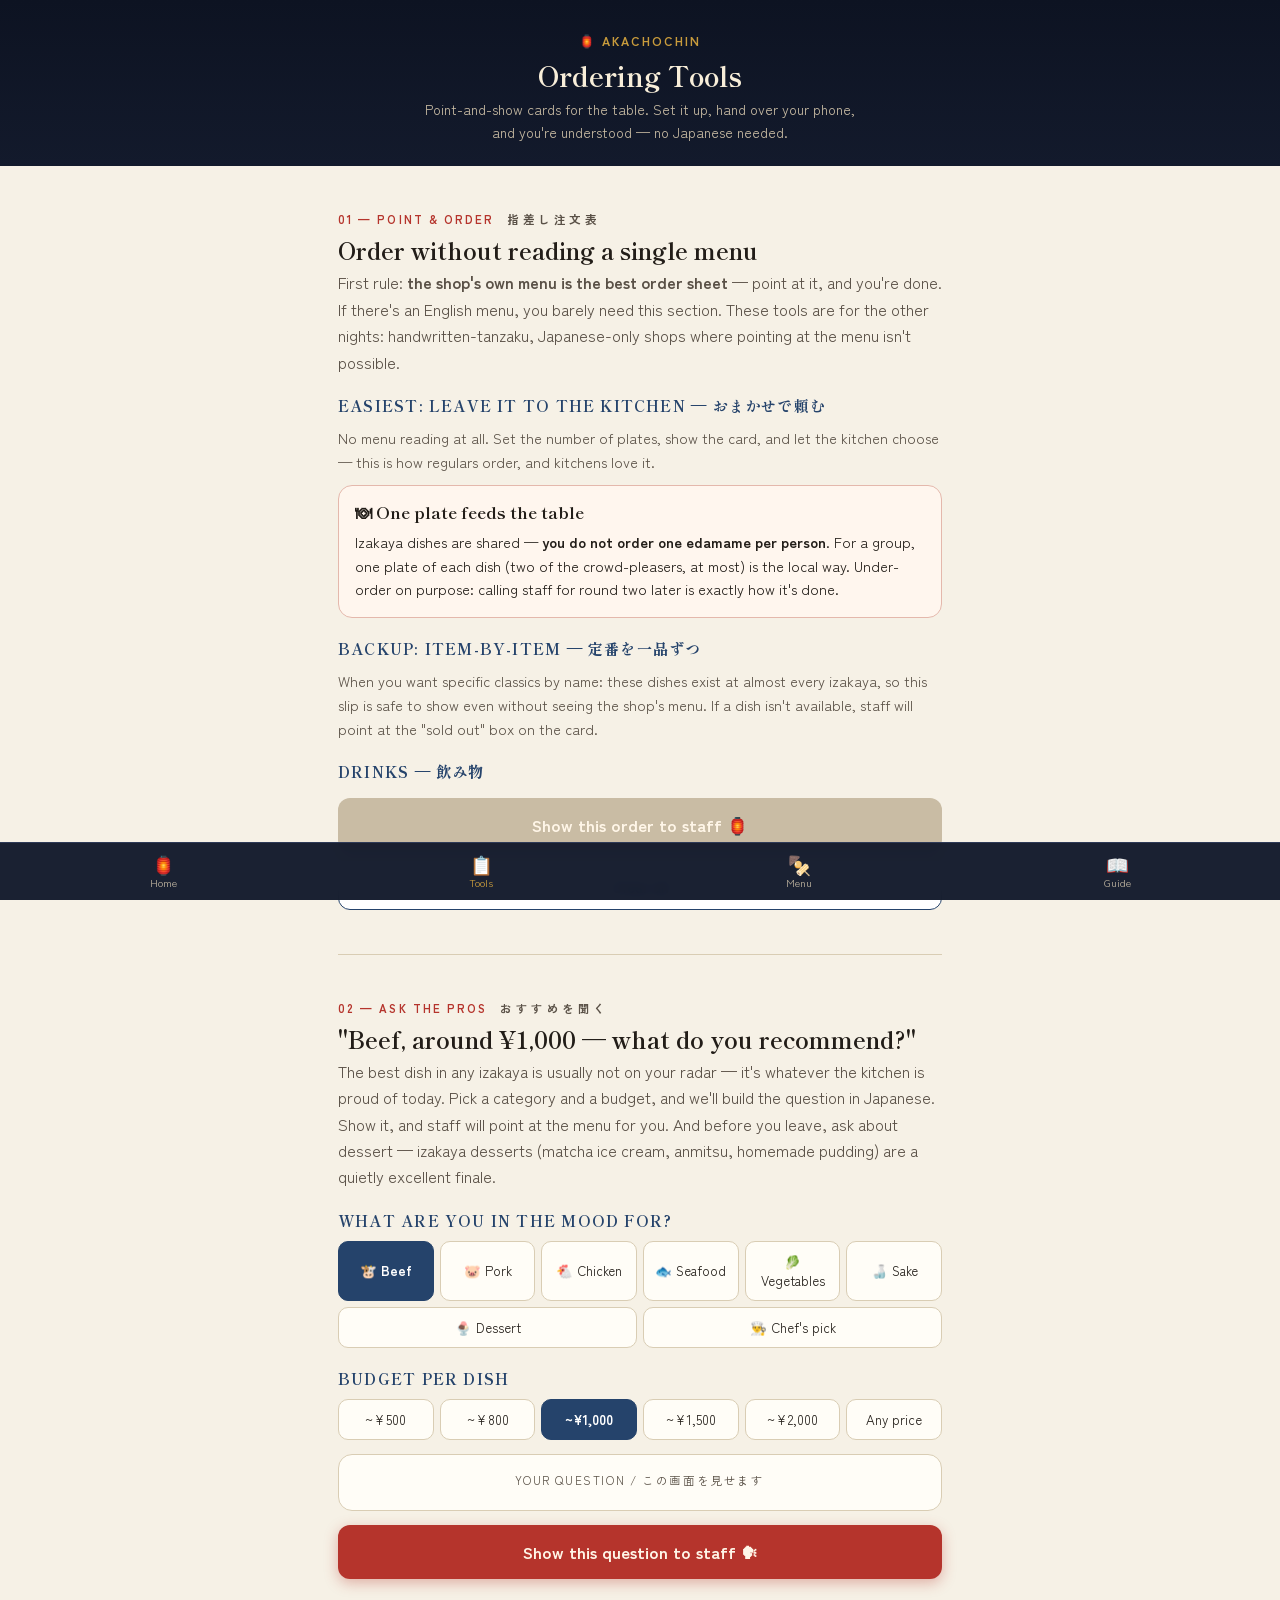
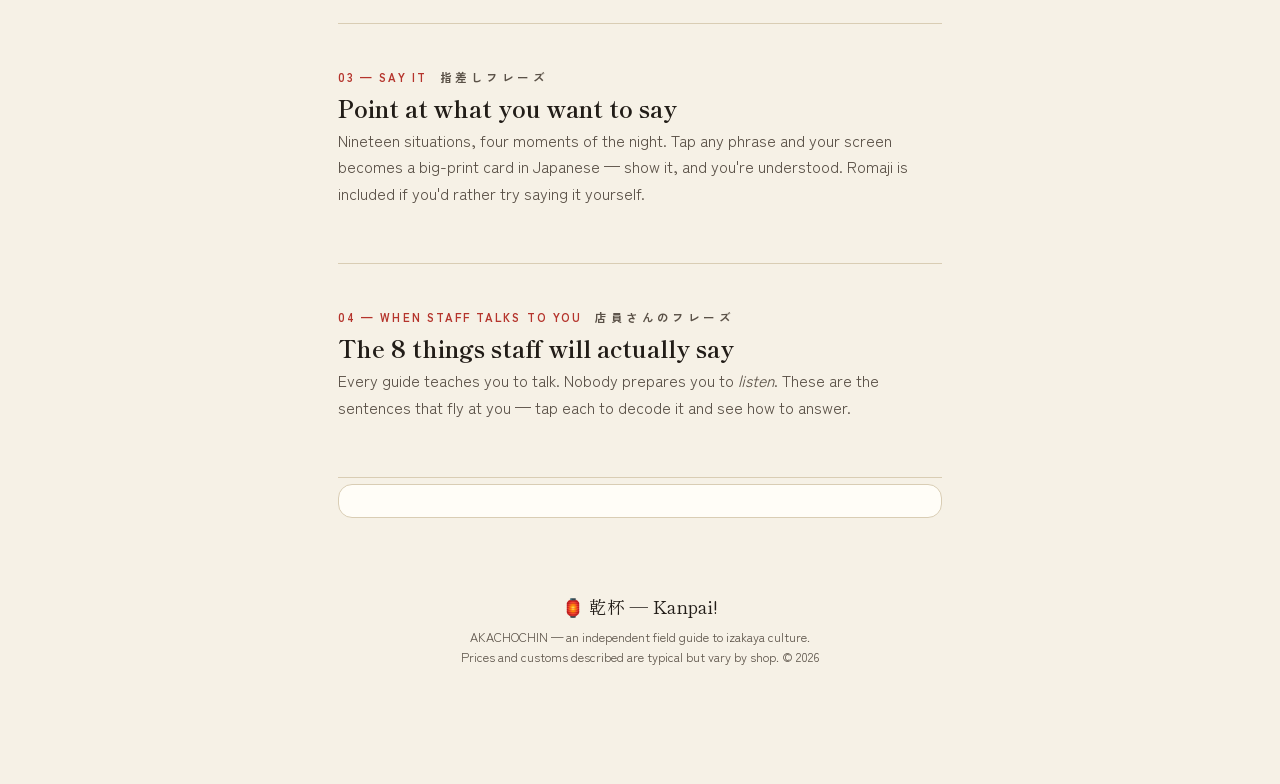
==== tools.html @ f4293808 "Add files via upload" ====
<!DOCTYPE html>
<html lang="en">
<head>
<meta charset="UTF-8">
<meta name="viewport" content="width=device-width, initial-scale=1.0">
<title>Izakaya Ordering Tools — point-and-show cards | AKACHOCHIN</title>
<meta name="description" content="Order at any izakaya without reading a menu: omakase cards, a point-and-order sheet, a recommendation asker, and 19 point-and-show phrases in Japanese.">
<meta property="og:site_name" content="AKACHOCHIN">
<meta property="og:type" content="website">
<meta property="og:title" content="Izakaya Ordering Tools — point-and-show cards | AKACHOCHIN">
<meta property="og:description" content="Order at any izakaya without reading a menu: omakase cards, a point-and-order sheet, a recommendation asker, and 19 point-and-show phrases in Japanese.">
<meta name="twitter:card" content="summary">
<link rel="preconnect" href="https://fonts.googleapis.com">
<link rel="preconnect" href="https://fonts.gstatic.com" crossorigin>
<link href="https://fonts.googleapis.com/css2?family=Shippori+Mincho:wght@500;600;800&family=Zen+Kaku+Gothic+New:wght@400;500;700&display=swap" rel="stylesheet">
<link rel="stylesheet" href="style.css">
</head>
<body>
<header class="page-head">
  <a class="home" href="index.html">🏮 AKACHOCHIN</a>
  <h1>Ordering Tools</h1>
  <p class="sub">Point-and-show cards for the table. Set it up, hand over your phone, and you're understood — no Japanese needed.</p>
</header>
<main class="wrap">

<section id="order">
  <p class="eyebrow">01 — Point & order <span class="jp">指差し注文表</span></p>
  <h2>Order without reading a single menu</h2>
  <p class="lead">First rule: <b>the shop's own menu is the best order sheet</b> — point at it, and you're done. If there's an English menu, you barely need this section. These tools are for the other nights: handwritten-tanzaku, Japanese-only shops where pointing at the menu isn't possible.</p>

  <div class="subhead">EASIEST: LEAVE IT TO THE KITCHEN — おまかせで頼む</div>
  <p style="font-size:.9rem;color:var(--sumi-soft)">No menu reading at all. Set the number of plates, show the card, and let the kitchen choose — this is how regulars order, and kitchens love it.</p>
  <div id="omkList"></div>

  <div class="card" style="background:#FFF6EE;border-color:#E4B8AC">
    <h3>🍽 One plate feeds the table</h3>
    <p style="margin:6px 0 0;font-size:.9rem">Izakaya dishes are shared — <b>you do not order one edamame per person</b>. For a group, one plate of each dish (two of the crowd-pleasers, at most) is the local way. Under-order on purpose: calling staff for round two later is exactly how it's done.</p>
  </div>

  <div class="subhead">BACKUP: ITEM-BY-ITEM — 定番を一品ずつ</div>
  <p style="font-size:.9rem;color:var(--sumi-soft)">When you want specific classics by name: these dishes exist at almost every izakaya, so this slip is safe to show even without seeing the shop's menu. If a dish isn't available, staff will point at the "sold out" box on the card.</p>
  <div id="orderFood"></div>
  <div class="subhead">DRINKS — 飲み物</div>
  <div id="orderDrinks"></div>
  <button class="btn-main" id="showOrderBtn" disabled>Show this order to staff 🏮</button>
  <button class="btn-sub" id="clearOrderBtn">Clear all</button>
</section>

<section id="ask">
  <p class="eyebrow">02 — Ask the pros <span class="jp">おすすめを聞く</span></p>
  <h2>"Beef, around ¥1,000 — what do you recommend?"</h2>
  <p class="lead">The best dish in any izakaya is usually not on your radar — it's whatever the kitchen is proud of today. Pick a category and a budget, and we'll build the question in Japanese. Show it, and staff will point at the menu for you. And before you leave, ask about dessert — izakaya desserts (matcha ice cream, anmitsu, homemade pudding) are a quietly excellent finale.</p>
  <div class="subhead">WHAT ARE YOU IN THE MOOD FOR?</div>
  <div class="seg" id="askCatSeg">
    <button data-cat="beef" class="on">🐮 Beef</button>
    <button data-cat="pork">🐷 Pork</button>
    <button data-cat="chicken">🐔 Chicken</button>
    <button data-cat="seafood">🐟 Seafood</button>
    <button data-cat="veg">🥬 Vegetables</button>
    <button data-cat="sake">🍶 Sake</button>
    <button data-cat="dessert">🍨 Dessert</button>
    <button data-cat="omakase">👨‍🍳 Chef's pick</button>
  </div>
  <div class="subhead">BUDGET PER DISH</div>
  <div class="seg" id="askBudgetSeg">
    <button data-b="500">~¥500</button>
    <button data-b="800">~¥800</button>
    <button data-b="1000" class="on">~¥1,000</button>
    <button data-b="1500">~¥1,500</button>
    <button data-b="2000">~¥2,000</button>
    <button data-b="0">Any price</button>
  </div>
  <div class="card" style="text-align:center">
    <div style="font-size:.72rem;letter-spacing:.14em;color:var(--sumi-soft);margin-bottom:4px">YOUR QUESTION / この画面を見せます</div>
    <div id="askPreviewJp" style="font-family:var(--font-display);font-weight:800;font-size:1.15rem;line-height:1.6"></div>
    <div id="askPreviewRo" style="font-size:.78rem;color:var(--sumi-soft);margin-top:4px"></div>
  </div>
  <button class="btn-main" id="showAskBtn">Show this question to staff 🗣</button>
</section>

<section id="say">
  <p class="eyebrow">03 — Say it <span class="jp">指差しフレーズ</span></p>
  <h2>Point at what you want to say</h2>
  <p class="lead">Nineteen situations, four moments of the night. Tap any phrase and your screen becomes a big-print card in Japanese — show it, and you're understood. Romaji is included if you'd rather try saying it yourself.</p>
  <div id="sayList"></div>
</section>

<section id="phrases">
  <p class="eyebrow">04 — When staff talks to you <span class="jp">店員さんのフレーズ</span></p>
  <h2>The 8 things staff will actually say</h2>
  <p class="lead">Every guide teaches you to talk. Nobody prepares you to <em>listen</em>. These are the sentences that fly at you — tap each to decode it and see how to answer.</p>
  <div id="phraseList"></div>
</section>
<div class="share-wrap"><div class="card" id="shareBox" data-text="Order at any Japanese izakaya without reading a menu — point-and-show cards 🏮 AKACHOCHIN"></div></div></main>

<footer>
  <div class="kanpai">🏮 乾杯 — Kanpai!</div>
  <p>AKACHOCHIN — an independent field guide to izakaya culture.<br>
  Prices and customs described are typical but vary by shop. © 2026</p>
</footer>

<nav class="bottom" aria-label="Site navigation"><a href="index.html"><span class="i">🏮</span>Home</a><a href="tools.html" class="hot"><span class="i">📋</span>Tools</a><a href="menu.html"><span class="i">🍢</span>Menu</a><a href="guide.html"><span class="i">📖</span>Guide</a></nav>

<div class="showcard" id="orderCard" role="dialog" aria-modal="true" aria-label="Order card in Japanese">
  <div class="frame">
    <p class="note-jp">指差し注文表です。ご対応ありがとうございます。<br><span style="font-size:.78rem">(This is a point-and-order slip. Thank you!)</span></p>
    <div class="big-list" id="orderLines"></div>
    <div class="staff-strip">
      <b>店員さんへ:</b>品切れ・提供不可の品がありましたら、こちらを指差しでお知らせください。
      <div>
        <span class="staff-opt">品切れです<br><small style="font-family:var(--font-body);font-weight:400;font-size:.68rem">Sold out</small></span>
        <span class="staff-opt">本日はありません<br><small style="font-family:var(--font-body);font-weight:400;font-size:.68rem">Not available today</small></span>
      </div>
      <div style="font-size:.72rem;color:var(--sumi-soft);margin-top:6px">If staff points at one of these, that dish is unavailable — go back and pick another.</div>
    </div>
    <div class="please">お願いします 🙏</div>
    <div class="hanko">注文</div>
  </div>
  <button class="close" data-close>← Back / 戻る</button>
</div>

<div class="showcard" id="sayCard" role="dialog" aria-modal="true" aria-label="Phrase card in Japanese">
  <div class="frame">
    <p class="note-jp">この画面をお見せしています。<span style="font-size:.78rem">(I'm showing you this screen — thank you!)</span></p>
    <div class="bigcard-text" id="sayLines"></div>
    <div class="please" style="font-size:1.6rem">お願いします 🙏</div>
    <div class="hanko">伝言</div>
  </div>
  <button class="close" data-close>← Back / 戻る</button>
</div>

<div class="showcard" id="askCard" role="dialog" aria-modal="true" aria-label="Recommendation question in Japanese">
  <div class="frame">
    <p class="note-jp">おすすめを教えてください。メニューを指差しで教えていただけると助かります。<br><span style="font-size:.78rem">(Please point at the menu to show me — thank you!)</span></p>
    <div class="bigcard-text" id="askLines"></div>
    <div class="please" style="font-size:1.6rem">お願いします 🙏</div>
    <div class="hanko">質問</div>
  </div>
  <button class="close" data-close>← Back / 戻る</button>
</div>

<script>
/* ============ DATA ============ */
const MENU = [
 {jp:"枝豆", ro:"edamame", en:"Boiled salted soybeans. The universal opener — arrives fast, disappears faster.", price:"¥400–600", tags:["soy"], drink:false},
 {jp:"唐揚げ", ro:"karaage", en:"Japanese fried chicken: juicy, garlicky, soy-marinated. The single most-ordered izakaya dish.", price:"¥600–900", tags:["wheat","soy","sometimes egg"], drink:false},
 {jp:"刺身盛り合わせ", ro:"sashimi moriawase", en:"Assorted sashimi platter — the chef's daily selection of raw fish. Say the size: for 2 people, for 3 people.", price:"¥1,200–2,500", tags:["raw fish","soy (sauce)"], drink:false},
 {jp:"焼き鳥", ro:"yakitori", en:"Grilled chicken skewers. 'Tare' = sweet soy glaze, 'shio' = salt. Order 2–3 kinds per person.", price:"¥200–350 /skewer", tags:["soy & wheat (tare)"], drink:false},
 {jp:"だし巻き卵", ro:"dashimaki tamago", en:"Rolled omelet soaked in dashi stock. Soft, warm, quietly perfect.", price:"¥550–800", tags:["egg","fish dashi"], drink:false},
 {jp:"ポテトサラダ", ro:"poteto sarada", en:"Japanese potato salad — creamy, often with cucumber and ham. Every shop has its own version and regulars judge shops by it.", price:"¥450–650", tags:["egg (mayo)","often pork (ham)"], drink:false},
 {jp:"揚げ出し豆腐", ro:"agedashi tōfu", en:"Fried tofu in hot dashi broth. Crisp outside, custard inside.", price:"¥500–700", tags:["soy","wheat","fish dashi"], drink:false},
 {jp:"冷奴", ro:"hiyayakko", en:"Chilled tofu with ginger and bonito flakes. Clean and refreshing between rich plates.", price:"¥400–550", tags:["soy","fish flakes on top"], drink:false},
 {jp:"ほっけ", ro:"hokke", en:"Grilled atka mackerel — a huge, buttery butterflied fish for the table. Looks intimidating, tastes incredible.", price:"¥900–1,600", tags:["fish"], drink:false},
 {jp:"もつ煮込み", ro:"motsu nikomi", en:"Simmered offal stew in miso. Deep, warming, and beloved by locals — the adventurous pick.", price:"¥550–800", tags:["pork or beef offal","miso (soy)"], drink:false},
 {jp:"焼きおにぎり", ro:"yaki onigiri", en:"Grilled rice ball brushed with soy sauce. Order it at the end — the 'shime' is the ritual closing carb of an izakaya night.", price:"¥350–550", tags:["soy","wheat"], drink:false, shime:true},
 {jp:"お茶漬け", ro:"ochazuke", en:"Rice in hot tea/dashi broth with toppings. The gentlest possible 'shime' — the dish that officially ends the night.", price:"¥500–750", tags:["fish dashi"], drink:false, shime:true},
 {jp:"生ビール", ro:"nama bīru", en:"Draft beer — Asahi, Kirin, Sapporo, or Yebisu, depending on the shop's contract (see 'the big four' below).", price:"¥550–800", tags:[], drink:true},
 {jp:"ハイボール", ro:"haibōru", en:"Whisky highball — the way Japan drinks whisky. Light, fizzy, made for fried food.", price:"¥500–700", tags:[], drink:true},
 {jp:"レモンサワー", ro:"remon sawā", en:"Lemon sour: shochu + soda + lemon. The people's drink.", price:"¥500–700", tags:[], drink:true},
 {jp:"梅酒", ro:"umeshu", en:"Plum liqueur — sweet, mellow, hugely popular. Order 'rokku' (on the rocks) or 'soda-wari' (with soda).", price:"¥500–700", tags:[], drink:true},
 {jp:"ゆず酒", ro:"yuzu-shu", en:"Yuzu citrus liqueur — fragrant and refreshing. The favorite of people who claim they don't like alcohol.", price:"¥500–750", tags:[], drink:true},
 {jp:"日本酒", ro:"nihonshu", en:"Sake. Ask for the staff pick: 'osusume'.", price:"¥600–1,200", tags:[], drink:true},
 {jp:"ウーロン茶", ro:"ūron-cha", en:"Oolong tea — the standard non-alcohol choice, nobody blinks.", price:"¥300–450", tags:[], drink:true},
];

const PHRASES = [
 {jp:"何名様ですか?", ro:"Nan-mei sama desu ka?", mean:"“How many people?”", reply:"Show fingers, or say: <b>「2人です」 Futari desu</b> (two people). 1 = hitori, 3 = san-nin, 4 = yo-nin."},
 {jp:"おタバコは吸われますか?", ro:"O-tabako wa suwaremasu ka?", mean:"“Do you smoke?” — deciding your seat.", reply:"No: <b>「吸いません」 Suimasen.</b> Yes: <b>「吸います」 Suimasu.</b>"},
 {jp:"こちら、お通しです", ro:"Kochira, otōshi desu", mean:"“Here is your otoshi” — the small cover-charge dish (see section 09). Not a mistake, not a gift.", reply:"Just say <b>「ありがとうございます」 Arigatō gozaimasu</b> and enjoy it."},
 {jp:"お飲み物はお決まりですか?", ro:"O-nomimono wa o-kimari desu ka?", mean:"“Ready to order drinks?” — drinks always come first.", reply:"The classic: <b>「とりあえず生2つ」 Toriaezu nama futatsu</b> (two draft beers for now)."},
 {jp:"ご注文は以上でよろしいですか?", ro:"Go-chūmon wa ijō de yoroshii desu ka?", mean:"“Is that everything (for now)?”", reply:"Yes: <b>「はい」 Hai.</b> You can always order more later — everyone does."},
 {jp:"ラストオーダーになります", ro:"Rasuto ōdā ni narimasu", mean:"“It's last order” — your final chance to order food/drinks. Not an eviction; you can stay a while.", reply:"Order your shime now, or say <b>「大丈夫です」 Daijōbu desu</b> (we're good)."},
 {jp:"お会計、ご一緒でよろしいですか?", ro:"O-kaikei, go-issho de yoroshii desu ka?", mean:"“Pay together on one bill?” — split bills are uncommon at izakaya.", reply:"Together: <b>「はい、一緒で」 Hai, issho de.</b> Then split cash among yourselves."},
 {jp:"お支払いは現金のみになります", ro:"O-shiharai wa genkin nomi ni narimasu", mean:"“Cash only.” Still common at small shops — carry ¥5,000–10,000/person to be safe.", reply:"If you're short: <b>「ATMはどこですか?」 ATM wa doko desu ka?</b> Convenience-store ATMs take foreign cards."},
];

/* ============ ILLUSTRATIONS (original SVG, rights-free) ============ */
const P='<circle cx="36" cy="40" r="26" fill="#FFFFFF" stroke="#25436B" stroke-width="3"/>'; // standard plate
const B='<path d="M12 38 a24 18 0 0 0 48 0 z" fill="#25436B"/><ellipse cx="36" cy="38" rx="24" ry="7" fill="#1C3252"/>'; // bowl
const ILLUST={
"edamame":`<svg viewBox="0 0 72 72" xmlns="http://www.w3.org/2000/svg">${P}<g fill="#6FA84B" stroke="#4E7D33" stroke-width="1.5"><ellipse cx="28" cy="36" rx="11" ry="4.5" transform="rotate(-20 28 36)"/><ellipse cx="42" cy="40" rx="11" ry="4.5" transform="rotate(15 42 40)"/><ellipse cx="34" cy="48" rx="11" ry="4.5" transform="rotate(-8 34 48)"/></g><g fill="#8CC46A"><circle cx="24" cy="34" r="2"/><circle cx="30" cy="37" r="2"/><circle cx="38" cy="39" r="2"/><circle cx="45" cy="41" r="2"/><circle cx="30" cy="47" r="2"/><circle cx="38" cy="49" r="2"/></g></svg>`,
"karaage":`<svg viewBox="0 0 72 72" xmlns="http://www.w3.org/2000/svg">${P}<g fill="#C98A3B" stroke="#9A6524" stroke-width="1.5"><path d="M25 34q-6 4-3 9t9 3q5-1 5-7t-11-5z"/><path d="M42 30q-5 2-4 8t8 5q6-1 5-8t-9-5z"/><path d="M34 45q-5 2-3 7t8 4q5-2 4-7t-9-4z"/></g><path d="M49 47a8 8 0 0 1 8-8l-1 9z" fill="#F2D648" stroke="#C9A81E" stroke-width="1.5"/><g fill="#E8B968"><circle cx="27" cy="38" r="1.4"/><circle cx="44" cy="34" r="1.4"/><circle cx="37" cy="49" r="1.4"/></g></svg>`,
"sashimi moriawase":`<svg viewBox="0 0 72 72" xmlns="http://www.w3.org/2000/svg">${P}<g transform="rotate(-12 36 40)"><rect x="20" y="30" width="20" height="8" rx="2" fill="#C0392B"/><rect x="23" y="40" width="20" height="8" rx="2" fill="#D35445"/><g stroke="#F2D9D2" stroke-width="1.4"><line x1="24" y1="30" x2="24" y2="38"/><line x1="30" y1="30" x2="30" y2="38"/><line x1="36" y1="30" x2="36" y2="38"/></g></g><rect x="42" y="34" width="14" height="7" rx="2" fill="#FDF6EC" stroke="#E2CDB4"/><ellipse cx="47" cy="50" rx="8" ry="4" fill="#5E8C4A"/><circle cx="30" cy="53" r="3.4" fill="#E9F1DC" stroke="#9BBF6C" stroke-width="1.5"/></svg>`,
"yakitori":`<svg viewBox="0 0 72 72" xmlns="http://www.w3.org/2000/svg"><g transform="rotate(-28 36 36)"><line x1="10" y1="30" x2="62" y2="30" stroke="#B9A47E" stroke-width="2.6"/><g fill="#A9612F" stroke="#7C4218" stroke-width="1.5"><circle cx="24" cy="30" r="6.4"/><circle cx="36" cy="30" r="6.4"/><circle cx="48" cy="30" r="6.4"/></g><g fill="#D69256"><circle cx="22" cy="28" r="1.8"/><circle cx="34" cy="28" r="1.8"/><circle cx="46" cy="28" r="1.8"/></g></g><g transform="rotate(-28 36 52)"><line x1="12" y1="52" x2="64" y2="52" stroke="#B9A47E" stroke-width="2.6"/><g fill="#B06A35" stroke="#7C4218" stroke-width="1.5"><circle cx="26" cy="52" r="6"/><circle cx="49" cy="52" r="6"/></g><rect x="34" y="46.6" width="7" height="10.8" rx="2.6" fill="#7FA34E" stroke="#5B7A34" stroke-width="1.4"/></g></svg>`,
"dashimaki tamago":`<svg viewBox="0 0 72 72" xmlns="http://www.w3.org/2000/svg">${P}<g stroke="#C99A26" stroke-width="1.6"><rect x="18" y="32" width="17" height="15" rx="4" fill="#F4CE4F"/><rect x="38" y="34" width="17" height="15" rx="4" fill="#F6D765"/></g><path d="M22 44a5.5 5.5 0 0 1 9-4" fill="none" stroke="#E0B23A" stroke-width="1.6"/><path d="M42 46a5.5 5.5 0 0 1 9-4" fill="none" stroke="#E0B23A" stroke-width="1.6"/><ellipse cx="36" cy="53" rx="7" ry="3.4" fill="#FDF6EC" stroke="#E2CDB4"/></svg>`,
"poteto sarada":`<svg viewBox="0 0 72 72" xmlns="http://www.w3.org/2000/svg">${P}<path d="M20 46q-2-12 8-15t15 1q8 4 8 12t-9 6q-11-2-22-4z" fill="#F4E9CF" stroke="#D6C29A" stroke-width="1.6"/><g><circle cx="28" cy="38" r="2.2" fill="#E58A3A"/><circle cx="40" cy="35" r="2.2" fill="#7FA34E"/><circle cx="46" cy="42" r="2.2" fill="#E58A3A"/><circle cx="33" cy="44" r="2.2" fill="#7FA34E"/><rect x="37" y="41" width="5" height="3.4" rx="1" fill="#E9A5A0"/></g></svg>`,
"agedashi tōfu":`<svg viewBox="0 0 72 72" xmlns="http://www.w3.org/2000/svg">${B}<rect x="26" y="22" width="20" height="16" rx="3" fill="#E8D3A4" stroke="#B99A5F" stroke-width="1.6"/><rect x="29" y="25" width="14" height="10" rx="2" fill="#F3E6C4"/><g fill="#7FA34E"><circle cx="30" cy="20" r="1.8"/><circle cx="36" cy="18.6" r="1.8"/><circle cx="42" cy="20" r="1.8"/></g><path d="M18 38a18 8 0 0 0 36 0" fill="#C98A3B" opacity=".45"/></svg>`,
"hiyayakko":`<svg viewBox="0 0 72 72" xmlns="http://www.w3.org/2000/svg"><rect x="14" y="44" width="44" height="9" rx="3" fill="#25436B"/><g stroke="#D8DEE8" stroke-width="1.6"><rect x="24" y="24" width="24" height="20" rx="2.5" fill="#FDFDFB"/></g><line x1="24" y1="34" x2="48" y2="34" stroke="#E4E7EE" stroke-width="1.4"/><path d="M31 22q5-4 10 0t-3 5q-7 1-7-5z" fill="#8C5A32"/><circle cx="36" cy="20" r="2.6" fill="#C9A227"/></svg>`,
"hokke":`<svg viewBox="0 0 72 72" xmlns="http://www.w3.org/2000/svg"><ellipse cx="34" cy="38" rx="24" ry="15" fill="#E3C08B" stroke="#B08B4F" stroke-width="2"/><path d="M56 30l10 8-10 8q3-8 0-16z" fill="#B08B4F"/><line x1="34" y1="24" x2="34" y2="52" stroke="#C9A268" stroke-width="2"/><g stroke="#A87F42" stroke-width="1.6" opacity=".8"><path d="M20 30q6 3 12 2"/><path d="M20 40q7 3 13 2"/><path d="M22 48q6 2 11 1"/><path d="M40 30q6 3 11 2"/><path d="M40 40q6 3 11 2"/></g><circle cx="16" cy="35" r="1.6" fill="#5A4526"/></svg>`,
"motsu nikomi":`<svg viewBox="0 0 72 72" xmlns="http://www.w3.org/2000/svg">${B}<path d="M14 38a22 10 0 0 1 44 0z" fill="#A85B2E"/><g fill="#C98A3B" stroke="#8A5322" stroke-width="1.3"><circle cx="26" cy="33" r="4.4"/><circle cx="38" cy="31" r="4.8"/><circle cx="48" cy="34" r="4"/></g><ellipse cx="32" cy="37" rx="4" ry="2" fill="#E8D3A4"/><g fill="#7FA34E"><circle cx="30" cy="28" r="1.7"/><circle cx="42" cy="26.6" r="1.7"/><circle cx="47" cy="29" r="1.7"/></g></svg>`,
"yaki onigiri":`<svg viewBox="0 0 72 72" xmlns="http://www.w3.org/2000/svg"><ellipse cx="36" cy="56" rx="21" ry="5" fill="#EFE7D5" stroke="#D9CDB4"/><path d="M36 16q4 0 7 5l11 19q3 6-3 8a58 58 0 0 1-30 0q-6-2-3-8l11-19q3-5 7-5z" fill="#C98A3B" stroke="#8A5322" stroke-width="2"/><g stroke="#8A5322" stroke-width="2" opacity=".75"><line x1="26" y1="34" x2="46" y2="34"/><line x1="24" y1="41" x2="48" y2="41"/></g><path d="M30 21q6-3 12 0" stroke="#E8B968" stroke-width="2.4" fill="none"/></svg>`,
"ochazuke":`<svg viewBox="0 0 72 72" xmlns="http://www.w3.org/2000/svg">${B}<path d="M16 38a20 9 0 0 1 40 0z" fill="#D9E4C8"/><path d="M24 36q0-8 12-8t12 8z" fill="#FDFDFB" stroke="#E2E5DA" stroke-width="1.4"/><g fill="#C0392B"><circle cx="36" cy="30" r="2.6"/></g><g fill="#2F5D3A"><rect x="27" y="31" width="6" height="2.2" rx="1"/><rect x="40" y="32" width="6" height="2.2" rx="1"/></g><g stroke="#B9AF9C" stroke-width="1.8" fill="none" opacity=".8"><path d="M28 16q-2 4 0 7"/><path d="M36 13q-2 4 0 7"/><path d="M44 16q-2 4 0 7"/></g></svg>`,
};

/* ============ RENDER MENU ============ */
const menuList = document.getElementById("menuList");
MENU.filter(m=>!m.drink).forEach(m=>{
  const d=document.createElement("div");
  d.className="tanzaku"+(m.shime?" shime":"");
  d.innerHTML=`<div class="ill" aria-hidden="true">${ILLUST[m.ro]||""}</div>
  <div class="content">
  <div class="row1"><span class="jp">${m.jp}</span><span class="price">approx. ${m.price}</span></div>
  <div class="romaji">${m.ro}</div>
  <div class="desc">${m.en}</div>
  ${m.shime?`<span class="chip shime">〆 shime — order last, to close the night</span>`:""}${m.tags.map(t=>`<span class="chip warn">${t}</span>`).join("")}
  </div>`;
  menuList.appendChild(d);
});

/* ============ ORDER SHEET ============ */
const qty = new Array(MENU.length).fill(0);
const foodBox=document.getElementById("orderFood");
const drinkBox=document.getElementById("orderDrinks");
MENU.forEach((m,i)=>{
  const d=document.createElement("div");
  d.className="order-item"; d.id="oi-"+i;
  d.innerHTML=`<div class="names"><span class="jp">${m.jp}</span><span class="en">${m.shime?"〆 shime · ":""}${m.ro} — approx. ${m.price}</span></div>
  <div class="counter">
    <button aria-label="remove one ${m.ro}" onclick="chg(${i},-1)">−</button>
    <span class="qty" id="q-${i}">0</span>
    <button aria-label="add one ${m.ro}" onclick="chg(${i},1)">＋</button>
  </div>`;
  (m.drink?drinkBox:foodBox).appendChild(d);
});
function chg(i,v){
  qty[i]=Math.max(0,Math.min(9,qty[i]+v));
  document.getElementById("q-"+i).textContent=qty[i];
  document.getElementById("oi-"+i).classList.toggle("picked",qty[i]>0);
  document.getElementById("showOrderBtn").disabled = qty.every(q=>q===0);
}
document.getElementById("clearOrderBtn").onclick=()=>{
  qty.fill(0);
  MENU.forEach((_,i)=>{document.getElementById("q-"+i).textContent=0;
    document.getElementById("oi-"+i).classList.remove("picked");});
  document.getElementById("showOrderBtn").disabled=true;
};
const JP_NUM=["","1つ","2つ","3つ","4つ","5つ","6つ","7つ","8つ","9つ"];
document.getElementById("showOrderBtn").onclick=()=>{
  const box=document.getElementById("orderLines"); box.innerHTML="";
  MENU.forEach((m,i)=>{ if(qty[i]>0){
    const l=document.createElement("div"); l.className="line";
    l.innerHTML=`<span>${m.jp}</span><span class="n">× ${JP_NUM[qty[i]]}</span>`;
    box.appendChild(l);
  }});
  const total=qty.reduce((a,b)=>a+b,0);
  box.insertAdjacentHTML("beforeend",
    `<div class="qty-box">
       <span class="lbl">ご注文の合計 / Total items</span><br>
       <span class="big">${total}</span> <span style="font-size:1.25rem">点</span><br>
       <span class="lbl">We are ordering ${total} item${total>1?"s":""} in total</span>
     </div>`);
  openCard("orderCard");
};

/* ============ SHOWCARD open/close ============ */
function openCard(id){
  document.getElementById(id).classList.add("open");
  document.body.style.overflow="hidden";
}
document.querySelectorAll("[data-close]").forEach(b=>{
  b.onclick=()=>{ b.closest(".showcard").classList.remove("open");
    document.body.style.overflow=""; };
});

/* ============ PHRASES ============ */
const pl=document.getElementById("phraseList");
PHRASES.forEach(p=>{
  const d=document.createElement("details"); d.className="phrase";
  d.innerHTML=`<summary><span class="jp">「${p.jp}」</span><span class="romaji">${p.ro}</span></summary>
  <div class="body"><span class="meaning">${p.mean}</span><div class="reply">↩ How to answer: ${p.reply}</div></div>`;
  pl.appendChild(d);
});

/* ============ ASK RECOMMENDATION ============ */
const ASK_CATS={
  beef:{jp:"牛肉の料理", ro:"gyūniku no ryōri", en:"beef"},
  pork:{jp:"豚肉の料理", ro:"butaniku no ryōri", en:"pork"},
  chicken:{jp:"鶏肉の料理", ro:"toriniku no ryōri", en:"chicken"},
  seafood:{jp:"魚介の料理", ro:"gyokai no ryōri", en:"seafood"},
  veg:{jp:"野菜の料理", ro:"yasai no ryōri", en:"vegetables"},
  sake:{jp:"日本酒", ro:"nihonshu", en:"sake"},
  dessert:{jp:"デザート", ro:"dezāto", en:"dessert"},
  omakase:{jp:"このお店のおすすめ", ro:"kono o-mise no osusume", en:"the house specialty"},
};
const ASK_RO_NUM={500:"gohyaku-en",800:"happyaku-en",1000:"sen-en",1500:"sen-gohyaku-en",2000:"nisen-en"};
let askCat="beef", askBudget=1000;
function buildAsk(){
  const c=ASK_CATS[askCat];
  let jp, ro;
  if(askCat==="omakase"){
    jp = askBudget ? `${askBudget.toLocaleString()}円くらいで、このお店のおすすめは何ですか?`
                   : "このお店のおすすめは何ですか?";
    ro = askBudget ? `${ASK_RO_NUM[askBudget]} kurai de, kono o-mise no osusume wa nan desu ka?`
                   : "Kono o-mise no osusume wa nan desu ka?";
  }else{
    jp = askBudget ? `${c.jp}で、${askBudget.toLocaleString()}円くらいのおすすめはありますか?`
                   : `${c.jp}で、おすすめはありますか?`;
    ro = askBudget ? `${c.ro} de, ${ASK_RO_NUM[askBudget]} kurai no osusume wa arimasu ka?`
                   : `${c.ro} de, osusume wa arimasu ka?`;
  }
  return {jp, ro};
}
function renderAskPreview(){
  const {jp, ro}=buildAsk();
  document.getElementById("askPreviewJp").textContent=`「${jp}」`;
  document.getElementById("askPreviewRo").textContent=ro;
}
[["askCatSeg",b=>askCat=b.dataset.cat],["askBudgetSeg",b=>askBudget=+b.dataset.b]].forEach(([id,set])=>{
  const seg=document.getElementById(id);
  seg.querySelectorAll("button").forEach(b=>{
    b.onclick=()=>{ seg.querySelectorAll("button").forEach(x=>x.classList.remove("on"));
      b.classList.add("on"); set(b); renderAskPreview(); };
  });
});
document.getElementById("showAskBtn").onclick=()=>{
  const {jp}=buildAsk();
  document.getElementById("askLines").innerHTML=`<p style="font-size:1.7rem;line-height:1.7">${jp}</p>`;
  openCard("askCard");
};
renderAskPreview();

/* ============ SAY IT (point-and-show phrases) ============ */
const SAY=[
 {scene:"ENTERING — 入店", items:[
  {en:"No reservation — can we get in?", jp:"予約していません。入れますか?(人数は指でお伝えします)", ro:"Yoyaku shiteimasen. Hairemasu ka?"},
  {en:"Non-smoking seats, please", jp:"禁煙席はありますか?", ro:"Kin'en-seki wa arimasu ka?"},
  {en:"Do you have an English menu?", jp:"英語のメニューはありますか?", ro:"Eigo no menyū wa arimasu ka?"},
 ]},
 {scene:"DURING THE MEAL — 食事中", items:[
  {en:"Small plates for sharing, please", jp:"取り皿をください", ro:"Torizara o kudasai"},
  {en:"One more of the same, please", jp:"同じものを、もうひとつください", ro:"Onaji mono o mō hitotsu kudasai"},
  {en:"Still eating this — please leave it", jp:"これは、まだ食べています", ro:"Kore wa mada tabete imasu"},
  {en:"Please clear this plate", jp:"これを下げてください", ro:"Kore o sagete kudasai"},
  {en:"What's the best way to drink this?", jp:"おすすめの飲み方を教えてください", ro:"Osusume no nomikata o oshiete kudasai"},
  {en:"Water, please (as a chaser)", jp:"お水をください", ro:"O-mizu o kudasai"},
 ]},
 {scene:"WHEN SOMETHING'S OFF — 困りごと", items:[
  {en:"Where is the restroom?", jp:"トイレはどこですか?", ro:"Toire wa doko desu ka?"},
  {en:"Do you have Wi-Fi?", jp:"Wi-Fiはありますか?", ro:"Waifai wa arimasu ka?"},
  {en:"May I take photos?", jp:"写真を撮ってもいいですか?", ro:"Shashin o totte mo ii desu ka?"},
  {en:"My order hasn't arrived yet…", jp:"注文したものが、まだ来ていないようです。ご確認いただけますか?", ro:"Chūmon shita mono ga mada kite inai yō desu"},
  {en:"I don't think we ordered this…", jp:"これは注文していないと思います。ご確認いただけますか?", ro:"Kore wa chūmon shite inai to omoimasu"},
 ]},
 {scene:"PAYING & LEAVING — 会計", items:[
  {en:"The bill, please", jp:"お会計をお願いします", ro:"O-kaikei o onegaishimasu"},
  {en:"Can I pay by card?", jp:"カードは使えますか?", ro:"Kādo wa tsukaemasu ka?"},
  {en:"I'll pay in cash", jp:"現金で払います", ro:"Genkin de haraimasu"},
  {en:"A receipt, please", jp:"領収書をください", ro:"Ryōshūsho o kudasai"},
  {en:"Thank you — it was delicious!", jp:"ごちそうさまでした!とても美味しかったです", ro:"Gochisōsama deshita! Totemo oishikatta desu"},
 ]},
];
const sayList=document.getElementById("sayList");
SAY.forEach(group=>{
  const h=document.createElement("div"); h.className="subhead"; h.textContent=group.scene;
  sayList.appendChild(h);
  const g=document.createElement("div"); g.className="say-grid";
  group.items.forEach(it=>{
    const b=document.createElement("button"); b.className="say-tile"; b.type="button";
    b.innerHTML=`<span class="en">${it.en}</span><span class="jp">${it.jp}</span>`;
    b.onclick=()=>{
      document.getElementById("sayLines").innerHTML=
        `<p style="font-size:1.8rem;line-height:1.7">${it.jp}</p>
         <p style="font-family:var(--font-body);font-weight:400;font-size:.85rem;color:var(--sumi-soft);margin-top:10px">${it.ro}<br>${it.en}</p>`;
      openCard("sayCard");
    };
    g.appendChild(b);
  });
  sayList.appendChild(g);
});

/* ============ OMAKASE ORDER (leave it to the kitchen) ============ */
const OMK_HIN={1:"ippin",2:"ni-hin",3:"san-pin",4:"yon-hin",5:"go-hin",6:"rop-pin"};
const OMK_YEN={800:"happyaku-en",1000:"sen-en",1500:"sen-gohyaku-en"};
const OMK=[
 {en:"Quick snacks to start", desc:"Fast-arriving nibbles while you settle in",
  def:2, cap:false, jp:(n,c)=>`すぐ出るおつまみを、${n}品くらいお願いできますか?`,
  ro:(n,c)=>`Sugu deru otsumami o, ${OMK_HIN[n]} kurai onegai dekimasu ka?`},
 {en:"The shop's best", desc:"Let the kitchen pick its favorites",
  def:3, cap:true,
  jp:(n,c)=>c?`このお店のおすすめを、1品${c.toLocaleString()}円くらいまでで、${n}品お願いできますか?`
            :`このお店のおすすめを、${n}品くらいお願いできますか?`,
  ro:(n,c)=>c?`Kono o-mise no osusume o, ippin ${OMK_YEN[c]} kurai made de, ${OMK_HIN[n]} onegai dekimasu ka?`
            :`Kono o-mise no osusume o, ${OMK_HIN[n]} kurai onegai dekimasu ka?`},
 {en:"A bit more — something different", desc:"Round two: dishes you haven't had yet",
  def:2, cap:true,
  jp:(n,c)=>c?`もう少し食べたいので、1品${c.toLocaleString()}円くらいまでで、違う料理を${n}品お願いできますか?`
            :`もう少し食べたいので、違う料理を${n}品お願いできますか?`,
  ro:(n,c)=>c?`Mō sukoshi tabetai node, ippin ${OMK_YEN[c]} kurai made de, chigau ryōri o ${OMK_HIN[n]} onegai dekimasu ka?`
            :`Mō sukoshi tabetai node, chigau ryōri o ${OMK_HIN[n]} onegai dekimasu ka?`},
];
const omkQty=OMK.map(o=>o.def);
const omkCap=OMK.map(o=>o.cap?1000:0);
const omkList=document.getElementById("omkList");
OMK.forEach((o,i)=>{
  const d=document.createElement("div"); d.className="omk-item";
  d.innerHTML=`
   <div class="top">
     <div><span class="en">${o.en}</span><br><span class="desc">${o.desc}</span></div>
     <div style="text-align:center">
       <div class="counter">
         <button aria-label="fewer dishes" onclick="omkChg(${i},-1)">−</button>
         <span class="qty" id="omk-q-${i}">${o.def}</span>
         <button aria-label="more dishes" onclick="omkChg(${i},1)">＋</button>
       </div>
       <span class="desc">dishes</span>
     </div>
   </div>
   <div class="jp-prev" id="omk-p-${i}"></div>
   ${o.cap?`<div class="seg mini" id="omk-cap-${i}">
     <button data-c="0">No cap</button>
     <button data-c="800">~¥800/dish</button>
     <button data-c="1000" class="on">~¥1,000/dish</button>
     <button data-c="1500">~¥1,500/dish</button>
   </div>`:""}
   <div class="row2">
     <span style="font-size:.74rem;color:var(--sumi-soft)" id="omk-e-${i}"></span>
     <button class="btn-inline" onclick="omkShow(${i})">Show to staff 🏮</button>
   </div>`;
  omkList.appendChild(d);
  if(o.cap){
    const seg=d.querySelector(".seg.mini");
    seg.querySelectorAll("button").forEach(b=>{
      b.onclick=()=>{ seg.querySelectorAll("button").forEach(x=>x.classList.remove("on"));
        b.classList.add("on"); omkCap[i]=+b.dataset.c; omkPrev(i); };
    });
  }
});
function omkPrev(i){
  const n=omkQty[i], c=omkCap[i];
  document.getElementById("omk-q-"+i).textContent=n;
  let prev=OMK[i].jp(n,c).replace(`${n}品`,`<span class="n">${n}品</span>`);
  if(c) prev=prev.replace(`1品${c.toLocaleString()}円くらいまでで`,
    `<span style="color:var(--ai)">1品${c.toLocaleString()}円くらいまでで</span>`);
  document.getElementById("omk-p-"+i).innerHTML=prev;
  document.getElementById("omk-e-"+i).innerHTML=
    `You're asking for <b>${n} dish${n>1?"es":""}</b>${c?`, up to ~¥${c.toLocaleString()} each`:""}.`;
}
function omkChg(i,v){ omkQty[i]=Math.max(1,Math.min(6,omkQty[i]+v)); omkPrev(i); }
function omkShow(i){
  const n=omkQty[i], c=omkCap[i];
  document.getElementById("sayLines").innerHTML=
    `<p style="font-size:1.7rem;line-height:1.7">${OMK[i].jp(n,c)}</p>
     <div class="qty-box">
       <span class="lbl">ご注文の品数 / Dishes</span><br>
       <span class="big">${n}</span> <span style="font-size:1.25rem">品</span>
       ${c?`<div class="hr"></div>
       <span class="lbl">ご予算(1品あたり) / Per dish</span><br>
       <span class="mid">〜¥${c.toLocaleString()}</span><span style="font-size:.95rem"> くらい</span>`:""}
       <br><span class="lbl">We are ordering ${n} dish${n>1?"es":""} in total${c?` · up to ~¥${c.toLocaleString()} each`:""}</span>
     </div>
     <p style="font-family:var(--font-body);font-weight:400;font-size:.85rem;color:var(--sumi-soft);margin-top:14px">${OMK[i].ro(n,c)}<br>${OMK[i].en}</p>`;
  openCard("sayCard");
}
OMK.forEach((_,i)=>omkPrev(i));

/* ============ BUDGET ============ */
let people=2, drinkLv=1, foodLv=1;
const DRINK=[400,1300,2400,3700];      // per person, avg yen
const FOOD=[1300,2000,2800];           // per person
const OTOSHI=500;
function calcBudget(){
  const base=OTOSHI+DRINK[drinkLv]+FOOD[foodLv];
  const lo=Math.round(base*0.85/100)*100, hi=Math.round(base*1.15/100)*100;
  document.getElementById("yenOut").textContent=`¥${lo.toLocaleString()} – ¥${hi.toLocaleString()}`;
  const grpLo=lo*people, grpHi=hi*people;
  document.getElementById("yenDetail").innerHTML=
   `Group of ${people}: ¥${grpLo.toLocaleString()} – ¥${grpHi.toLocaleString()} total<br>
    Includes otoshi (~¥500/person). All figures are rough guides. Cash recommended.`;
}
document.getElementById("pMinus").onclick=()=>{people=Math.max(1,people-1);
  document.getElementById("pCount").textContent=people;calcBudget();};
document.getElementById("pPlus").onclick=()=>{people=Math.min(12,people+1);
  document.getElementById("pCount").textContent=people;calcBudget();};
[["drinkSeg",v=>drinkLv=v],["foodSeg",v=>foodLv=v]].forEach(([id,set])=>{
  const seg=document.getElementById(id);
  seg.querySelectorAll("button").forEach(b=>{
    b.onclick=()=>{ seg.querySelectorAll("button").forEach(x=>x.classList.remove("on"));
      b.classList.add("on"); set(+b.dataset.v); calcBudget(); };
  });
});
calcBudget();
</script>

<script src="app.js"></script>
</body>
</html>
---- style.css ----
:root{
  --night:#131A2C;        /* the street outside */
  --night-2:#1C2540;
  --washi:#F6F1E6;        /* inside: warm paper */
  --washi-2:#EFE7D5;
  --sumi:#221D18;         /* ink */
  --sumi-soft:#5A5147;
  --aka:#B5342C;          /* akachochin vermilion */
  --aka-deep:#8E2620;
  --ai:#25436B;           /* noren indigo */
  --kin:#C89B3C;          /* lantern glow gold */
  --line:#D9CDB4;
  --radius:14px;
  --font-display:"Shippori Mincho","Hiragino Mincho ProN","Yu Mincho",serif;
  --font-body:"Zen Kaku Gothic New","Hiragino Kaku Gothic ProN","Yu Gothic",sans-serif;
}
*{margin:0;padding:0;box-sizing:border-box}
html{scroll-behavior:smooth}
@media (prefers-reduced-motion: reduce){
  html{scroll-behavior:auto}
  *,*::before,*::after{animation:none!important;transition:none!important}
}
body{
  font-family:var(--font-body);
  background:var(--washi);
  color:var(--sumi);
  line-height:1.65;
  -webkit-font-smoothing:antialiased;
  padding-bottom:76px; /* bottom nav space */
}
.wrap{max-width:640px;margin:0 auto;padding:0 18px}
h1,h2,h3{font-family:var(--font-display);line-height:1.3}
h2{font-size:1.45rem;margin-bottom:4px}
h3{font-size:1.05rem}
p{margin-bottom:0.8em}
a{color:var(--ai)}
.eyebrow{
  font-size:.72rem;letter-spacing:.18em;text-transform:uppercase;
  color:var(--aka);font-weight:700;margin-bottom:6px;
}
.eyebrow .jp{color:var(--sumi-soft);letter-spacing:.3em;margin-left:8px}
section{padding:44px 0;border-bottom:1px solid var(--line)}
.lead{color:var(--sumi-soft)}

/* ---------- HERO: the night street ---------- */
.hero{
  background:
    radial-gradient(ellipse 340px 300px at 50% 190px, rgba(200,110,60,.34), transparent 68%),
    linear-gradient(180deg,#0D1322 0%, var(--night) 55%, #2A2030 100%);
  color:#F2E9D8;
  text-align:center;
  padding:56px 18px 0;
  border-bottom:none;
  overflow:hidden;
}
.lantern{
  width:112px;height:138px;margin:0 auto 6px;position:relative;
  animation:sway 5.5s ease-in-out infinite alternate;
  transform-origin:top center;
}
@keyframes sway{from{transform:rotate(-2.4deg)}to{transform:rotate(2.4deg)}}
.lantern .cord{width:2px;height:16px;background:#6B5B45;margin:0 auto}
.lantern .body{
  width:104px;height:104px;margin:0 auto;border-radius:48% / 50%;
  background:radial-gradient(circle at 50% 42%, #E85B3A 0%, #C33B2C 55%, #8E2620 100%);
  box-shadow:0 0 44px 12px rgba(226,105,60,.45), inset 0 -10px 20px rgba(0,0,0,.28);
  display:flex;align-items:center;justify-content:center;position:relative;
}
.lantern .body::before,.lantern .body::after{
  content:"";position:absolute;left:6px;right:6px;height:1px;background:rgba(60,10,5,.35);
}
.lantern .body::before{top:32%}.lantern .body::after{top:66%}
.lantern .moji{
  font-family:var(--font-display);font-weight:800;color:#FFF3DC;
  writing-mode:vertical-rl;font-size:1.5rem;letter-spacing:.1em;
  text-shadow:0 1px 2px rgba(90,10,0,.5);
}
.lantern .cap{width:56px;height:9px;background:#3A3126;margin:0 auto;border-radius:3px}
.hero h1{
  font-size:2.5rem;font-weight:800;letter-spacing:.04em;margin:14px 0 4px;color:#F8EED9;
}
.hero .sub{
  color:#C9BCA4;font-size:.98rem;max-width:420px;margin:0 auto 26px;
}
.hero .sub strong{color:var(--kin);font-weight:700}
/* noren: you enter the shop through the curtain */
.noren{
  display:flex;justify-content:center;gap:4px;margin-top:34px;
  filter:drop-shadow(0 -4px 12px rgba(0,0,0,.35));
}
.noren span{
  width:19%;max-width:118px;height:78px;background:var(--ai);
  border-radius:0 0 6px 6px;position:relative;
  background-image:linear-gradient(180deg, rgba(255,255,255,.08), transparent 30%);
}
.noren span:nth-child(3)::after{
  content:"酒";font-family:var(--font-display);color:#EDE4D0;font-size:2rem;
  position:absolute;inset:0;display:flex;align-items:center;justify-content:center;
}
.hero-cta{
  display:inline-block;background:var(--aka);color:#FFF6E8;text-decoration:none;
  font-weight:700;padding:12px 26px;border-radius:999px;font-size:.95rem;
  box-shadow:0 4px 14px rgba(181,52,44,.4);
}
.hero-cta:active{transform:translateY(1px)}

/* ---------- cards & chips ---------- */
.card{
  background:#FFFDF7;border:1px solid var(--line);border-radius:var(--radius);
  padding:16px;margin-bottom:12px;
}
.chip{
  display:inline-block;font-size:.7rem;font-weight:700;padding:2px 9px;border-radius:999px;
  background:var(--washi-2);color:var(--sumi-soft);margin:2px 3px 0 0;border:1px solid var(--line);
}
.chip.warn{background:#F7E3DC;color:var(--aka-deep);border-color:#E4B8AC}
.price{font-family:ui-monospace,Menlo,monospace;font-size:.82rem;color:var(--ai);font-weight:600}

/* ---------- flow timeline ---------- */
.flow{list-style:none}
.flow li{position:relative;padding:0 0 22px 34px}
.flow li::before{
  content:attr(data-n);position:absolute;left:0;top:0;
  width:24px;height:24px;border-radius:50%;background:var(--aka);color:#FFF3DC;
  font-size:.78rem;font-weight:700;display:flex;align-items:center;justify-content:center;
  font-family:var(--font-display);
}
.flow li::after{
  content:"";position:absolute;left:11px;top:28px;bottom:2px;width:2px;
  background:var(--line);
}
.flow li:last-child::after{display:none}
.flow h3{margin-bottom:2px}
.flow .jp-say{
  display:block;background:var(--washi-2);border-radius:8px;padding:8px 10px;margin-top:6px;
  font-size:.9rem;
}
.flow .jp-say b{font-family:var(--font-display);font-size:1.02rem}

/* ---------- tanzaku menu ---------- */
.tanzaku{
  background:#FFFDF7;border:1px solid var(--line);border-left:5px solid var(--aka);
  border-radius:4px 12px 12px 4px;padding:13px 14px;margin-bottom:10px;
  display:flex;gap:12px;align-items:flex-start;
}
.tanzaku .ill{
  flex-shrink:0;width:64px;height:64px;border-radius:50%;
  background:var(--washi-2);border:1px solid var(--line);overflow:hidden;
}
.tanzaku .ill svg{display:block;width:100%;height:100%}
.tanzaku .content{flex:1;min-width:0}
.tanzaku.shime{border-left-color:var(--kin)}
.chip.shime{background:#F3E7C8;color:#7A5C14;border-color:#DDC689}
.tanzaku.drink{border-left-color:var(--ai)}
.tanzaku .row1{display:flex;justify-content:space-between;align-items:baseline;gap:8px}
.tanzaku .jp{font-family:var(--font-display);font-weight:800;font-size:1.28rem}
.tanzaku .romaji{font-size:.78rem;color:var(--sumi-soft);letter-spacing:.04em;margin-bottom:4px}
.tanzaku .desc{font-size:.9rem;margin-bottom:6px}

/* ---------- order sheet ---------- */
.order-item{
  display:flex;align-items:center;justify-content:space-between;gap:10px;
  background:#FFFDF7;border:1px solid var(--line);border-radius:10px;
  padding:10px 12px;margin-bottom:8px;
}
.order-item .names{min-width:0}
.order-item .jp{font-family:var(--font-display);font-weight:700;font-size:1.05rem;display:block}
.order-item .en{font-size:.76rem;color:var(--sumi-soft)}
.counter{display:flex;align-items:center;gap:10px;flex-shrink:0}
.counter button{
  width:38px;height:38px;border-radius:50%;border:1.5px solid var(--ai);
  background:#fff;color:var(--ai);font-size:1.25rem;font-weight:700;cursor:pointer;
  display:flex;align-items:center;justify-content:center;
}
.counter button:active{background:var(--ai);color:#fff}
.counter .qty{min-width:20px;text-align:center;font-weight:700;font-family:ui-monospace,monospace}
.order-item.picked{border-color:var(--aka);background:#FFF6EE}
.subhead{
  font-family:var(--font-display);font-weight:700;color:var(--ai);
  margin:18px 0 8px;font-size:.95rem;letter-spacing:.08em;
}
.btn-main{
  display:block;width:100%;border:none;border-radius:12px;background:var(--aka);
  color:#FFF6E8;font-weight:700;font-size:1.05rem;padding:15px;cursor:pointer;
  font-family:var(--font-body);box-shadow:0 4px 14px rgba(181,52,44,.35);margin-top:14px;
}
.btn-main:disabled{background:#C9BCA4;box-shadow:none}
.btn-sub{
  display:block;width:100%;border:1.5px solid var(--ai);border-radius:12px;background:#fff;
  color:var(--ai);font-weight:700;font-size:.95rem;padding:12px;cursor:pointer;
  font-family:var(--font-body);margin-top:10px;
}

/* ---------- fullscreen show card ---------- */
.showcard{
  position:fixed;inset:0;z-index:100;background:#FFFEF9;display:none;
  flex-direction:column;padding:22px;overflow-y:auto;
}
.showcard.open{display:flex}
.showcard .frame{
  flex:1;border:3px solid var(--aka);border-radius:14px;padding:24px 18px 90px;
  position:relative;display:flex;flex-direction:column;
}
.showcard .note-jp{font-size:.95rem;color:var(--sumi-soft);margin-bottom:16px}
.showcard .big-list{font-family:var(--font-display);font-weight:800}
.showcard .big-list .line{
  font-size:1.9rem;padding:10px 0;border-bottom:1px dashed var(--line);
  display:flex;justify-content:space-between;align-items:baseline;gap:10px;
}
.showcard .big-list .line .n{color:var(--aka);white-space:nowrap}
.showcard .please{
  font-family:var(--font-display);font-weight:800;font-size:2rem;text-align:center;
  margin-top:auto;padding-top:26px;
}
.hanko{
  position:absolute;right:16px;bottom:16px;width:74px;height:74px;border-radius:50%;
  border:3px solid var(--aka);color:var(--aka);display:flex;align-items:center;justify-content:center;
  font-family:var(--font-display);font-weight:800;font-size:1.25rem;transform:rotate(-8deg);
  opacity:.88;letter-spacing:.05em;
}
.showcard .close{
  position:sticky;bottom:0;margin-top:14px;border:none;border-radius:12px;
  background:var(--sumi);color:#F6F1E6;font-weight:700;padding:14px;font-size:1rem;cursor:pointer;
  font-family:var(--font-body);
}
.bigcard-text{font-family:var(--font-display);font-weight:700;font-size:1.5rem;line-height:1.8}
.bigcard-text .item{color:var(--aka);font-size:1.8rem}

/* ---------- phrase accordion ---------- */
.phrase{border:1px solid var(--line);border-radius:12px;background:#FFFDF7;margin-bottom:9px;overflow:hidden}
.phrase summary{
  list-style:none;cursor:pointer;padding:13px 14px;display:block;
}
.phrase summary::-webkit-details-marker{display:none}
.phrase .jp{font-family:var(--font-display);font-weight:800;font-size:1.12rem;display:block}
.phrase .romaji{font-size:.76rem;color:var(--sumi-soft)}
.phrase .body{padding:0 14px 13px;font-size:.92rem;border-top:1px dashed var(--line);padding-top:10px}
.phrase .meaning{font-weight:700;color:var(--ai)}
.phrase .reply{background:var(--washi-2);border-radius:8px;padding:8px 10px;margin-top:8px;font-size:.9rem}

/* ---------- say it tiles ---------- */
.say-grid{display:grid;grid-template-columns:1fr 1fr;gap:8px;margin-bottom:6px}
.say-tile{
  border:1px solid var(--line);background:#FFFDF7;border-radius:10px;padding:10px;
  text-align:left;cursor:pointer;font-family:var(--font-body);
}
.say-tile .en{font-weight:700;font-size:.84rem;display:block;line-height:1.35}
.say-tile .jp{font-size:.73rem;color:var(--sumi-soft)}
.say-tile:active{border-color:var(--aka);background:#FFF6EE}

/* ---------- omakase order ---------- */
.btn-inline{
  border:none;background:var(--aka);color:#FFF6E8;border-radius:8px;padding:9px 13px;
  font-weight:700;font-size:.82rem;cursor:pointer;font-family:var(--font-body);flex-shrink:0;
}
.btn-inline:active{background:var(--aka-deep)}
.omk-item{
  background:#FFFDF7;border:1px solid var(--line);border-radius:10px;
  padding:11px 12px;margin-bottom:8px;
}
.omk-item .top{display:flex;justify-content:space-between;align-items:center;gap:10px}
.omk-item .en{font-weight:700;font-size:.9rem}
.omk-item .desc{font-size:.76rem;color:var(--sumi-soft)}
.omk-item .jp-prev{
  font-family:var(--font-display);font-weight:700;font-size:.98rem;margin-top:8px;
  padding-top:8px;border-top:1px dashed var(--line);
}
.omk-item .jp-prev .n{color:var(--aka)}
.omk-item .row2{display:flex;justify-content:space-between;align-items:center;gap:10px;margin-top:8px}
.seg.mini{margin:8px 0 0}
.seg.mini button{min-width:0;padding:6px 4px;font-size:.7rem;flex:1}
.qty-box{
  border:2.5px solid var(--aka);border-radius:12px;padding:10px 16px;margin:18px auto 0;
  text-align:center;font-family:var(--font-display);font-weight:800;max-width:300px;
}
.qty-box .big{font-size:2.3rem;color:var(--aka);line-height:1.1}
.qty-box .mid{font-size:1.5rem;color:var(--ai);line-height:1.2}
.qty-box .hr{border-top:1px dashed var(--line);margin:9px 0 7px}
.qty-box .lbl{font-size:.78rem;font-weight:500;font-family:var(--font-body);color:var(--sumi-soft)}

/* ---------- staff strip on order card ---------- */
.staff-strip{
  border:2px dashed var(--ai);border-radius:10px;padding:10px 12px;margin-top:18px;
  font-size:.85rem;
}
.staff-opt{
  display:inline-block;border:1.5px solid var(--ai);border-radius:8px;padding:6px 12px;
  margin:8px 8px 0 0;font-family:var(--font-display);font-weight:700;font-size:1.05rem;
  color:var(--ai);text-align:center;line-height:1.3;
}

/* ---------- budget ---------- */
.seg{display:flex;gap:6px;margin:6px 0 14px;flex-wrap:wrap}
.seg button{
  flex:1;min-width:90px;border:1.5px solid var(--line);background:#FFFDF7;border-radius:10px;
  padding:10px 6px;font-family:var(--font-body);font-size:.83rem;cursor:pointer;color:var(--sumi);
}
.seg button.on{border-color:var(--ai);background:var(--ai);color:#fff;font-weight:700}
.people-row{display:flex;align-items:center;gap:16px;margin:6px 0 14px}
.people-row .counter button{border-color:var(--aka);color:var(--aka)}
.people-row .counter button:active{background:var(--aka);color:#fff}
.budget-out{
  background:var(--night);color:#F2E9D8;border-radius:var(--radius);padding:18px;text-align:center;
}
.budget-out .yen{
  font-family:var(--font-display);font-weight:800;font-size:2.1rem;color:var(--kin);
}
.budget-out .per{font-size:.8rem;color:#C9BCA4}
.budget-out .detail{font-size:.78rem;color:#C9BCA4;margin-top:8px;line-height:1.5}

/* ---------- manners ---------- */
.manner{display:flex;gap:12px;margin-bottom:14px}
.manner .ic{
  flex-shrink:0;width:44px;height:44px;border-radius:12px;background:var(--ai);color:#fff;
  display:flex;align-items:center;justify-content:center;font-size:1.35rem;
}
.manner:nth-child(even) .ic{background:var(--aka)}
.manner h3{margin-bottom:1px}
.manner p{font-size:.9rem;margin:0;color:var(--sumi-soft)}

/* ---------- time band ---------- */
.timeband{border-left:4px solid var(--kin);padding:2px 0 2px 14px;margin-bottom:16px}
.timeband .t{font-family:ui-monospace,monospace;font-weight:700;color:var(--aka-deep);font-size:.95rem}

/* ---------- bottom nav ---------- */
nav.bottom{
  position:fixed;left:0;right:0;bottom:0;z-index:50;
  background:rgba(19,26,44,.97);backdrop-filter:blur(6px);
  display:flex;justify-content:space-around;
  padding:8px 4px calc(8px + env(safe-area-inset-bottom));
  border-top:1px solid #2E3A57;
}
nav.bottom a{
  color:#B9AF9C;text-decoration:none;font-size:.66rem;text-align:center;line-height:1.2;
  display:flex;flex-direction:column;align-items:center;gap:2px;min-width:56px;padding:2px 4px;border-radius:8px;
}
nav.bottom a .i{font-size:1.15rem}
nav.bottom a:focus-visible{outline:2px solid var(--kin)}
nav.bottom a.hot{color:var(--kin)}

/* ---------- ad slots (phase 2) ---------- */
.ad-slot{display:none}

footer{
  padding:36px 18px 30px;text-align:center;font-size:.78rem;color:var(--sumi-soft);
}
footer .kanpai{font-family:var(--font-display);font-size:1.1rem;color:var(--sumi);margin-bottom:6px}
button:focus-visible,a:focus-visible,summary:focus-visible,input:focus-visible{outline:2px solid var(--aka);outline-offset:2px}
@media(min-width:641px){
  .hero h1{font-size:3.1rem}
}

/* ---------- page head (sub pages) ---------- */
.page-head{
  background:linear-gradient(180deg,#0D1322 0%,var(--night) 100%);
  color:#F2E9D8;padding:26px 18px 22px;text-align:center;
}
.page-head .home{
  color:var(--kin);text-decoration:none;font-size:.78rem;letter-spacing:.16em;font-weight:700;
}
.page-head h1{font-size:1.7rem;margin-top:6px;color:#F8EED9}
.page-head .sub{color:#C9BCA4;font-size:.88rem;max-width:440px;margin:4px auto 0}

/* ---------- explore cards (index) ---------- */
.pagecard{display:block;text-decoration:none;color:inherit}
.pagecard .card{display:flex;align-items:center;gap:12px;margin-bottom:10px}
.pagecard .big-ic{font-size:1.7rem;flex-shrink:0}
.pagecard .arr{margin-left:auto;color:var(--aka);font-weight:700;font-size:1.2rem}
.pagecard p{margin:2px 0 0;font-size:.86rem;color:var(--sumi-soft)}

/* ---------- share box ---------- */
.share-wrap{padding:6px 0 26px}
#shareBox{text-align:center}
.share-btns{display:flex;flex-wrap:wrap;gap:8px;justify-content:center;margin-top:12px}
.share-btn{
  border:1.5px solid var(--ai);background:#fff;color:var(--ai);border-radius:999px;
  padding:9px 16px;font-weight:700;font-size:.84rem;cursor:pointer;text-decoration:none;
  font-family:var(--font-body);display:inline-flex;align-items:center;gap:6px;
}
.share-btn.main{background:var(--aka);border-color:var(--aka);color:#FFF6E8}
.share-btn:active{transform:translateY(1px)}
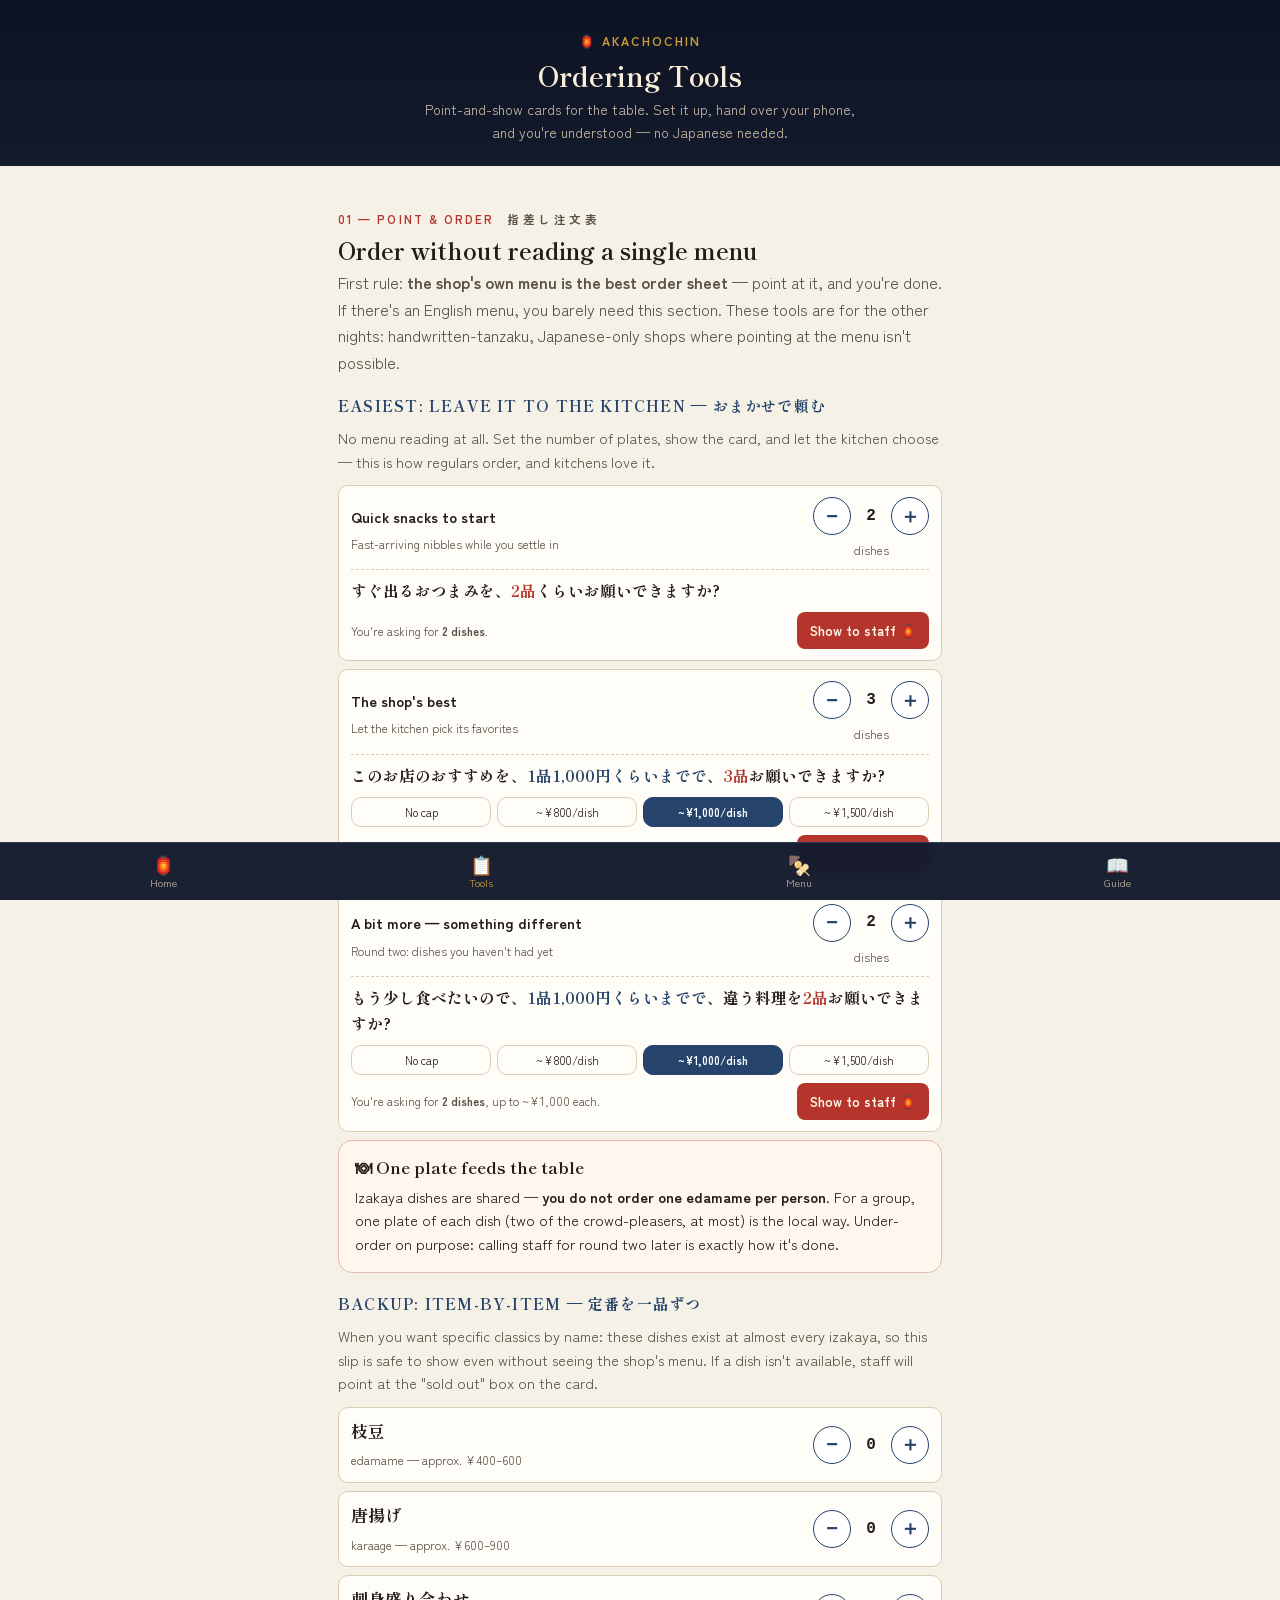
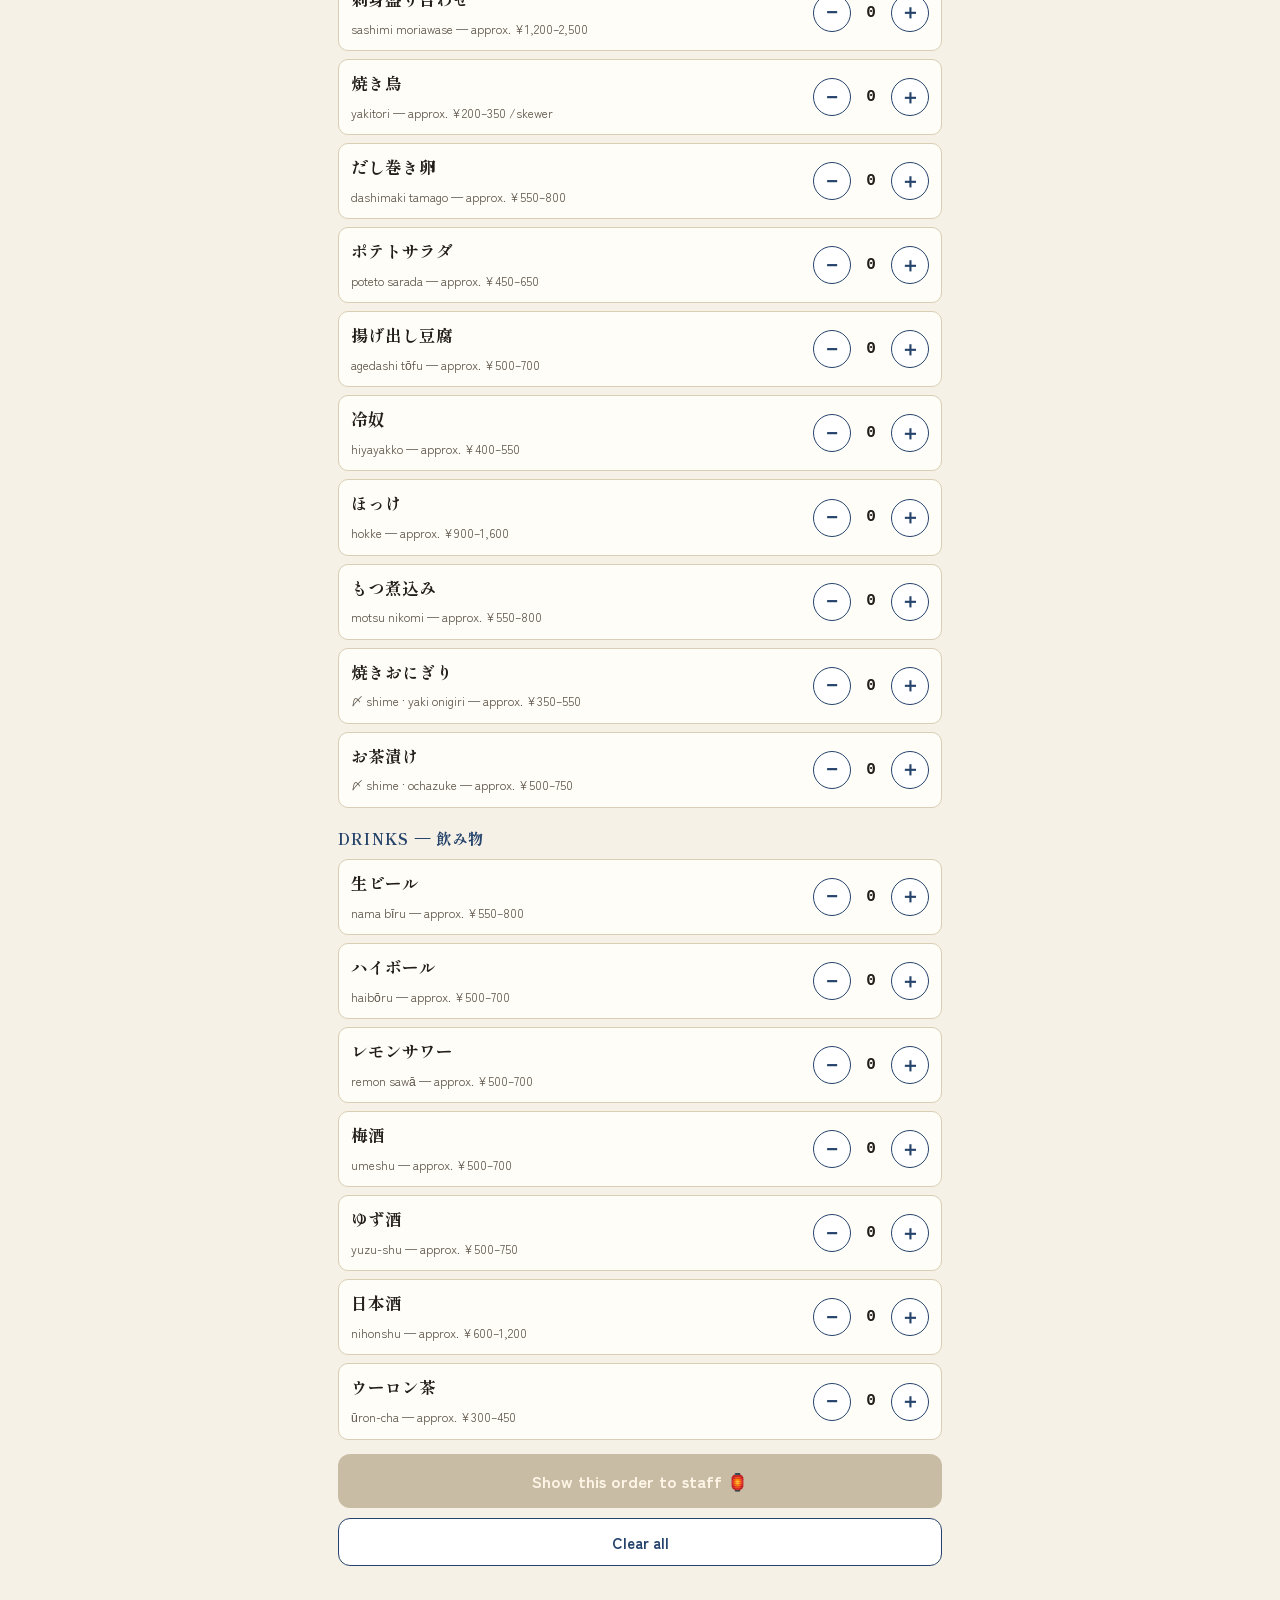
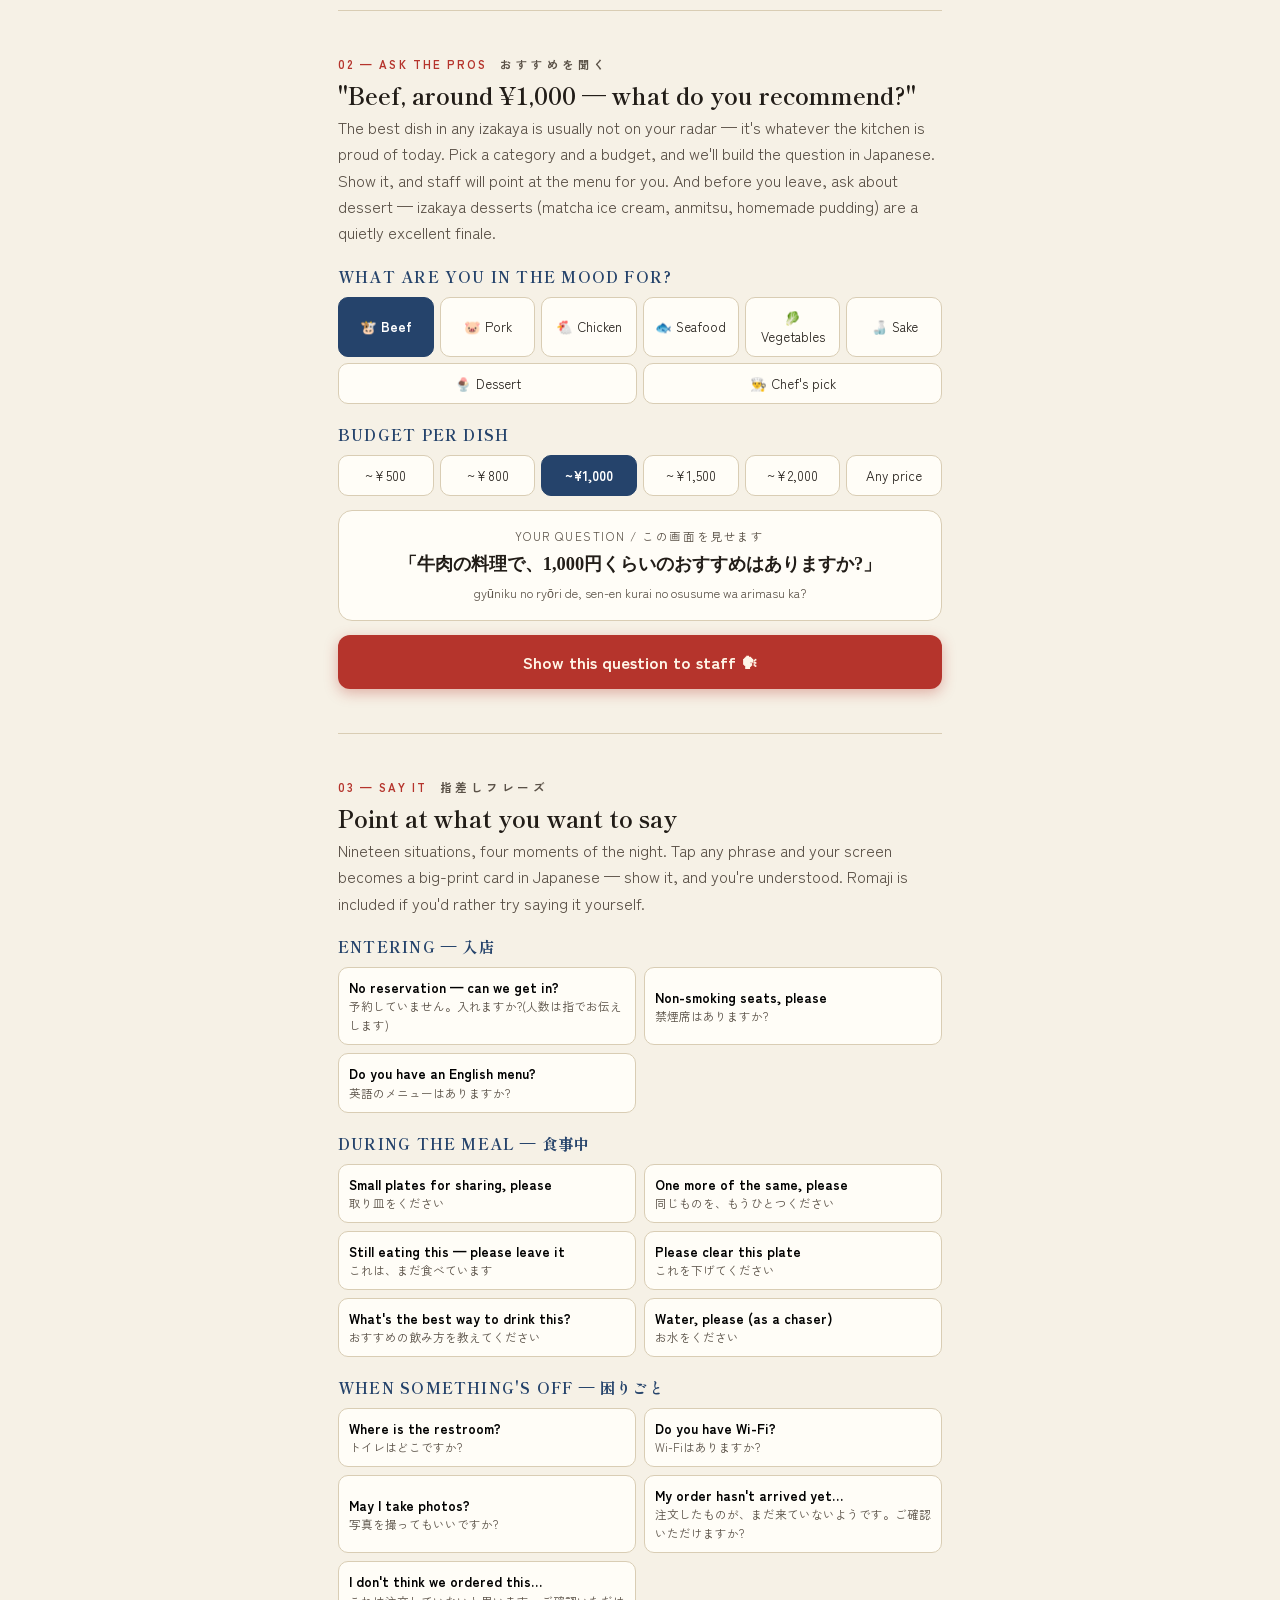
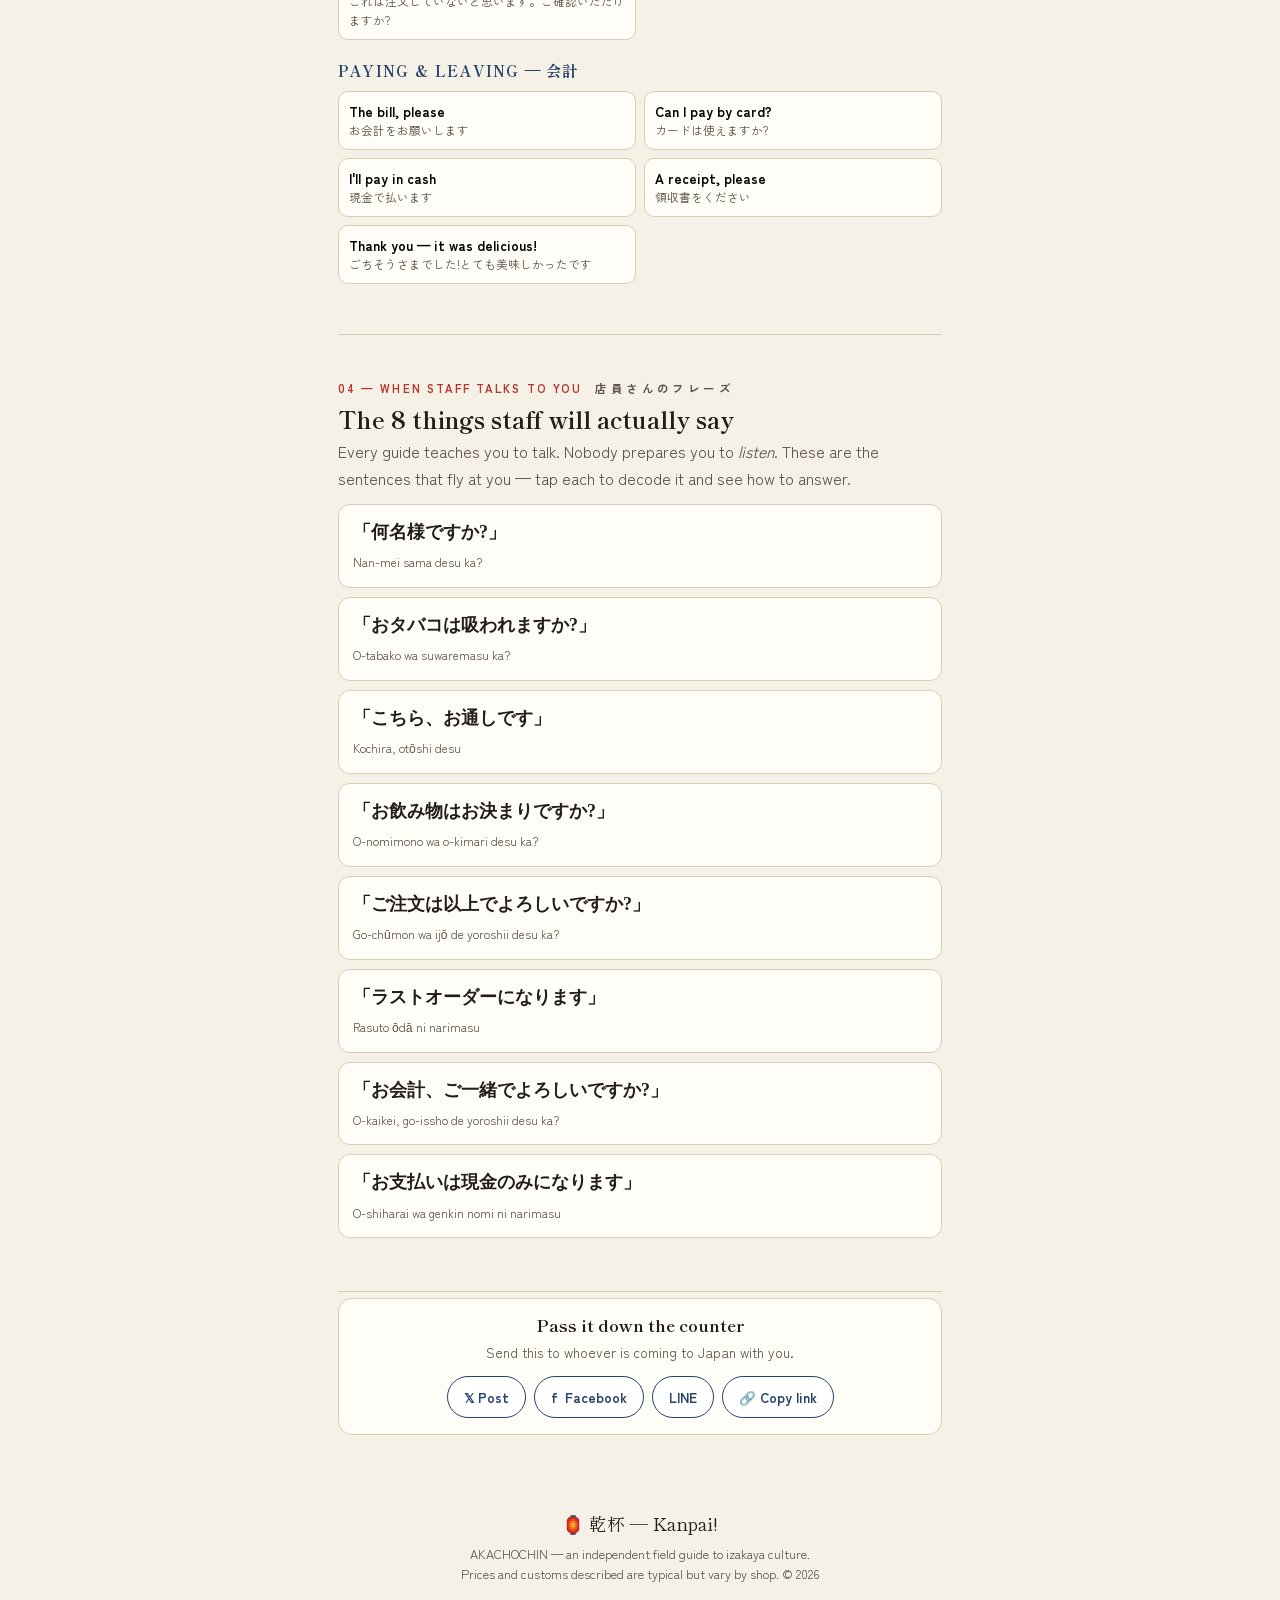
==== commit 90b69c4d: "Add files via upload" ====
--- a/tools.html
+++ b/tools.html
@@ -1,486 +1,144 @@
-<!DOCTYPE html>
-<html lang="en">
-<head>
-<meta charset="UTF-8">
-<meta name="viewport" content="width=device-width, initial-scale=1.0">
-<title>Izakaya Ordering Tools — point-and-show cards | AKACHOCHIN</title>
-<meta name="description" content="Order at any izakaya without reading a menu: omakase cards, a point-and-order sheet, a recommendation asker, and 19 point-and-show phrases in Japanese.">
-<meta property="og:site_name" content="AKACHOCHIN">
-<meta property="og:type" content="website">
-<meta property="og:title" content="Izakaya Ordering Tools — point-and-show cards | AKACHOCHIN">
-<meta property="og:description" content="Order at any izakaya without reading a menu: omakase cards, a point-and-order sheet, a recommendation asker, and 19 point-and-show phrases in Japanese.">
-<meta name="twitter:card" content="summary">
-<link rel="preconnect" href="https://fonts.googleapis.com">
-<link rel="preconnect" href="https://fonts.gstatic.com" crossorigin>
-<link href="https://fonts.googleapis.com/css2?family=Shippori+Mincho:wght@500;600;800&family=Zen+Kaku+Gothic+New:wght@400;500;700&display=swap" rel="stylesheet">
-<link rel="stylesheet" href="style.css">
-</head>
-<body>
-<header class="page-head">
-  <a class="home" href="index.html">🏮 AKACHOCHIN</a>
-  <h1>Ordering Tools</h1>
-  <p class="sub">Point-and-show cards for the table. Set it up, hand over your phone, and you're understood — no Japanese needed.</p>
-</header>
-<main class="wrap">
-
-<section id="order">
-  <p class="eyebrow">01 — Point & order <span class="jp">指差し注文表</span></p>
-  <h2>Order without reading a single menu</h2>
-  <p class="lead">First rule: <b>the shop's own menu is the best order sheet</b> — point at it, and you're done. If there's an English menu, you barely need this section. These tools are for the other nights: handwritten-tanzaku, Japanese-only shops where pointing at the menu isn't possible.</p>
-
-  <div class="subhead">EASIEST: LEAVE IT TO THE KITCHEN — おまかせで頼む</div>
-  <p style="font-size:.9rem;color:var(--sumi-soft)">No menu reading at all. Set the number of plates, show the card, and let the kitchen choose — this is how regulars order, and kitchens love it.</p>
-  <div id="omkList"></div>
-
-  <div class="card" style="background:#FFF6EE;border-color:#E4B8AC">
-    <h3>🍽 One plate feeds the table</h3>
-    <p style="margin:6px 0 0;font-size:.9rem">Izakaya dishes are shared — <b>you do not order one edamame per person</b>. For a group, one plate of each dish (two of the crowd-pleasers, at most) is the local way. Under-order on purpose: calling staff for round two later is exactly how it's done.</p>
-  </div>
-
-  <div class="subhead">BACKUP: ITEM-BY-ITEM — 定番を一品ずつ</div>
-  <p style="font-size:.9rem;color:var(--sumi-soft)">When you want specific classics by name: these dishes exist at almost every izakaya, so this slip is safe to show even without seeing the shop's menu. If a dish isn't available, staff will point at the "sold out" box on the card.</p>
-  <div id="orderFood"></div>
-  <div class="subhead">DRINKS — 飲み物</div>
-  <div id="orderDrinks"></div>
-  <button class="btn-main" id="showOrderBtn" disabled>Show this order to staff 🏮</button>
-  <button class="btn-sub" id="clearOrderBtn">Clear all</button>
-</section>
-
-<section id="ask">
-  <p class="eyebrow">02 — Ask the pros <span class="jp">おすすめを聞く</span></p>
-  <h2>"Beef, around ¥1,000 — what do you recommend?"</h2>
-  <p class="lead">The best dish in any izakaya is usually not on your radar — it's whatever the kitchen is proud of today. Pick a category and a budget, and we'll build the question in Japanese. Show it, and staff will point at the menu for you. And before you leave, ask about dessert — izakaya desserts (matcha ice cream, anmitsu, homemade pudding) are a quietly excellent finale.</p>
-  <div class="subhead">WHAT ARE YOU IN THE MOOD FOR?</div>
-  <div class="seg" id="askCatSeg">
-    <button data-cat="beef" class="on">🐮 Beef</button>
-    <button data-cat="pork">🐷 Pork</button>
-    <button data-cat="chicken">🐔 Chicken</button>
-    <button data-cat="seafood">🐟 Seafood</button>
-    <button data-cat="veg">🥬 Vegetables</button>
-    <button data-cat="sake">🍶 Sake</button>
-    <button data-cat="dessert">🍨 Dessert</button>
-    <button data-cat="omakase">👨‍🍳 Chef's pick</button>
-  </div>
-  <div class="subhead">BUDGET PER DISH</div>
-  <div class="seg" id="askBudgetSeg">
-    <button data-b="500">~¥500</button>
-    <button data-b="800">~¥800</button>
-    <button data-b="1000" class="on">~¥1,000</button>
-    <button data-b="1500">~¥1,500</button>
-    <button data-b="2000">~¥2,000</button>
-    <button data-b="0">Any price</button>
-  </div>
-  <div class="card" style="text-align:center">
-    <div style="font-size:.72rem;letter-spacing:.14em;color:var(--sumi-soft);margin-bottom:4px">YOUR QUESTION / この画面を見せます</div>
-    <div id="askPreviewJp" style="font-family:var(--font-display);font-weight:800;font-size:1.15rem;line-height:1.6"></div>
-    <div id="askPreviewRo" style="font-size:.78rem;color:var(--sumi-soft);margin-top:4px"></div>
-  </div>
-  <button class="btn-main" id="showAskBtn">Show this question to staff 🗣</button>
-</section>
-
-<section id="say">
-  <p class="eyebrow">03 — Say it <span class="jp">指差しフレーズ</span></p>
-  <h2>Point at what you want to say</h2>
-  <p class="lead">Nineteen situations, four moments of the night. Tap any phrase and your screen becomes a big-print card in Japanese — show it, and you're understood. Romaji is included if you'd rather try saying it yourself.</p>
-  <div id="sayList"></div>
-</section>
-
-<section id="phrases">
-  <p class="eyebrow">04 — When staff talks to you <span class="jp">店員さんのフレーズ</span></p>
-  <h2>The 8 things staff will actually say</h2>
-  <p class="lead">Every guide teaches you to talk. Nobody prepares you to <em>listen</em>. These are the sentences that fly at you — tap each to decode it and see how to answer.</p>
-  <div id="phraseList"></div>
-</section>
-<div class="share-wrap"><div class="card" id="shareBox" data-text="Order at any Japanese izakaya without reading a menu — point-and-show cards 🏮 AKACHOCHIN"></div></div></main>
-
-<footer>
-  <div class="kanpai">🏮 乾杯 — Kanpai!</div>
-  <p>AKACHOCHIN — an independent field guide to izakaya culture.<br>
-  Prices and customs described are typical but vary by shop. © 2026</p>
-</footer>
-
-<nav class="bottom" aria-label="Site navigation"><a href="index.html"><span class="i">🏮</span>Home</a><a href="tools.html" class="hot"><span class="i">📋</span>Tools</a><a href="menu.html"><span class="i">🍢</span>Menu</a><a href="guide.html"><span class="i">📖</span>Guide</a></nav>
-
-<div class="showcard" id="orderCard" role="dialog" aria-modal="true" aria-label="Order card in Japanese">
-  <div class="frame">
-    <p class="note-jp">指差し注文表です。ご対応ありがとうございます。<br><span style="font-size:.78rem">(This is a point-and-order slip. Thank you!)</span></p>
-    <div class="big-list" id="orderLines"></div>
-    <div class="staff-strip">
-      <b>店員さんへ:</b>品切れ・提供不可の品がありましたら、こちらを指差しでお知らせください。
-      <div>
-        <span class="staff-opt">品切れです<br><small style="font-family:var(--font-body);font-weight:400;font-size:.68rem">Sold out</small></span>
-        <span class="staff-opt">本日はありません<br><small style="font-family:var(--font-body);font-weight:400;font-size:.68rem">Not available today</small></span>
-      </div>
-      <div style="font-size:.72rem;color:var(--sumi-soft);margin-top:6px">If staff points at one of these, that dish is unavailable — go back and pick another.</div>
-    </div>
-    <div class="please">お願いします 🙏</div>
-    <div class="hanko">注文</div>
-  </div>
-  <button class="close" data-close>← Back / 戻る</button>
-</div>
-
-<div class="showcard" id="sayCard" role="dialog" aria-modal="true" aria-label="Phrase card in Japanese">
-  <div class="frame">
-    <p class="note-jp">この画面をお見せしています。<span style="font-size:.78rem">(I'm showing you this screen — thank you!)</span></p>
-    <div class="bigcard-text" id="sayLines"></div>
-    <div class="please" style="font-size:1.6rem">お願いします 🙏</div>
-    <div class="hanko">伝言</div>
-  </div>
-  <button class="close" data-close>← Back / 戻る</button>
-</div>
-
-<div class="showcard" id="askCard" role="dialog" aria-modal="true" aria-label="Recommendation question in Japanese">
-  <div class="frame">
-    <p class="note-jp">おすすめを教えてください。メニューを指差しで教えていただけると助かります。<br><span style="font-size:.78rem">(Please point at the menu to show me — thank you!)</span></p>
-    <div class="bigcard-text" id="askLines"></div>
-    <div class="please" style="font-size:1.6rem">お願いします 🙏</div>
-    <div class="hanko">質問</div>
-  </div>
-  <button class="close" data-close>← Back / 戻る</button>
-</div>
-
-<script>
-/* ============ DATA ============ */
-const MENU = [
- {jp:"枝豆", ro:"edamame", en:"Boiled salted soybeans. The universal opener — arrives fast, disappears faster.", price:"¥400–600", tags:["soy"], drink:false},
- {jp:"唐揚げ", ro:"karaage", en:"Japanese fried chicken: juicy, garlicky, soy-marinated. The single most-ordered izakaya dish.", price:"¥600–900", tags:["wheat","soy","sometimes egg"], drink:false},
- {jp:"刺身盛り合わせ", ro:"sashimi moriawase", en:"Assorted sashimi platter — the chef's daily selection of raw fish. Say the size: for 2 people, for 3 people.", price:"¥1,200–2,500", tags:["raw fish","soy (sauce)"], drink:false},
- {jp:"焼き鳥", ro:"yakitori", en:"Grilled chicken skewers. 'Tare' = sweet soy glaze, 'shio' = salt. Order 2–3 kinds per person.", price:"¥200–350 /skewer", tags:["soy & wheat (tare)"], drink:false},
- {jp:"だし巻き卵", ro:"dashimaki tamago", en:"Rolled omelet soaked in dashi stock. Soft, warm, quietly perfect.", price:"¥550–800", tags:["egg","fish dashi"], drink:false},
- {jp:"ポテトサラダ", ro:"poteto sarada", en:"Japanese potato salad — creamy, often with cucumber and ham. Every shop has its own version and regulars judge shops by it.", price:"¥450–650", tags:["egg (mayo)","often pork (ham)"], drink:false},
- {jp:"揚げ出し豆腐", ro:"agedashi tōfu", en:"Fried tofu in hot dashi broth. Crisp outside, custard inside.", price:"¥500–700", tags:["soy","wheat","fish dashi"], drink:false},
- {jp:"冷奴", ro:"hiyayakko", en:"Chilled tofu with ginger and bonito flakes. Clean and refreshing between rich plates.", price:"¥400–550", tags:["soy","fish flakes on top"], drink:false},
- {jp:"ほっけ", ro:"hokke", en:"Grilled atka mackerel — a huge, buttery butterflied fish for the table. Looks intimidating, tastes incredible.", price:"¥900–1,600", tags:["fish"], drink:false},
- {jp:"もつ煮込み", ro:"motsu nikomi", en:"Simmered offal stew in miso. Deep, warming, and beloved by locals — the adventurous pick.", price:"¥550–800", tags:["pork or beef offal","miso (soy)"], drink:false},
- {jp:"焼きおにぎり", ro:"yaki onigiri", en:"Grilled rice ball brushed with soy sauce. Order it at the end — the 'shime' is the ritual closing carb of an izakaya night.", price:"¥350–550", tags:["soy","wheat"], drink:false, shime:true},
- {jp:"お茶漬け", ro:"ochazuke", en:"Rice in hot tea/dashi broth with toppings. The gentlest possible 'shime' — the dish that officially ends the night.", price:"¥500–750", tags:["fish dashi"], drink:false, shime:true},
- {jp:"生ビール", ro:"nama bīru", en:"Draft beer — Asahi, Kirin, Sapporo, or Yebisu, depending on the shop's contract (see 'the big four' below).", price:"¥550–800", tags:[], drink:true},
- {jp:"ハイボール", ro:"haibōru", en:"Whisky highball — the way Japan drinks whisky. Light, fizzy, made for fried food.", price:"¥500–700", tags:[], drink:true},
- {jp:"レモンサワー", ro:"remon sawā", en:"Lemon sour: shochu + soda + lemon. The people's drink.", price:"¥500–700", tags:[], drink:true},
- {jp:"梅酒", ro:"umeshu", en:"Plum liqueur — sweet, mellow, hugely popular. Order 'rokku' (on the rocks) or 'soda-wari' (with soda).", price:"¥500–700", tags:[], drink:true},
- {jp:"ゆず酒", ro:"yuzu-shu", en:"Yuzu citrus liqueur — fragrant and refreshing. The favorite of people who claim they don't like alcohol.", price:"¥500–750", tags:[], drink:true},
- {jp:"日本酒", ro:"nihonshu", en:"Sake. Ask for the staff pick: 'osusume'.", price:"¥600–1,200", tags:[], drink:true},
- {jp:"ウーロン茶", ro:"ūron-cha", en:"Oolong tea — the standard non-alcohol choice, nobody blinks.", price:"¥300–450", tags:[], drink:true},
-];
-
-const PHRASES = [
- {jp:"何名様ですか?", ro:"Nan-mei sama desu ka?", mean:"“How many people?”", reply:"Show fingers, or say: <b>「2人です」 Futari desu</b> (two people). 1 = hitori, 3 = san-nin, 4 = yo-nin."},
- {jp:"おタバコは吸われますか?", ro:"O-tabako wa suwaremasu ka?", mean:"“Do you smoke?” — deciding your seat.", reply:"No: <b>「吸いません」 Suimasen.</b> Yes: <b>「吸います」 Suimasu.</b>"},
- {jp:"こちら、お通しです", ro:"Kochira, otōshi desu", mean:"“Here is your otoshi” — the small cover-charge dish (see section 09). Not a mistake, not a gift.", reply:"Just say <b>「ありがとうございます」 Arigatō gozaimasu</b> and enjoy it."},
- {jp:"お飲み物はお決まりですか?", ro:"O-nomimono wa o-kimari desu ka?", mean:"“Ready to order drinks?” — drinks always come first.", reply:"The classic: <b>「とりあえず生2つ」 Toriaezu nama futatsu</b> (two draft beers for now)."},
- {jp:"ご注文は以上でよろしいですか?", ro:"Go-chūmon wa ijō de yoroshii desu ka?", mean:"“Is that everything (for now)?”", reply:"Yes: <b>「はい」 Hai.</b> You can always order more later — everyone does."},
- {jp:"ラストオーダーになります", ro:"Rasuto ōdā ni narimasu", mean:"“It's last order” — your final chance to order food/drinks. Not an eviction; you can stay a while.", reply:"Order your shime now, or say <b>「大丈夫です」 Daijōbu desu</b> (we're good)."},
- {jp:"お会計、ご一緒でよろしいですか?", ro:"O-kaikei, go-issho de yoroshii desu ka?", mean:"“Pay together on one bill?” — split bills are uncommon at izakaya.", reply:"Together: <b>「はい、一緒で」 Hai, issho de.</b> Then split cash among yourselves."},
- {jp:"お支払いは現金のみになります", ro:"O-shiharai wa genkin nomi ni narimasu", mean:"“Cash only.” Still common at small shops — carry ¥5,000–10,000/person to be safe.", reply:"If you're short: <b>「ATMはどこですか?」 ATM wa doko desu ka?</b> Convenience-store ATMs take foreign cards."},
-];
-
-/* ============ ILLUSTRATIONS (original SVG, rights-free) ============ */
-const P='<circle cx="36" cy="40" r="26" fill="#FFFFFF" stroke="#25436B" stroke-width="3"/>'; // standard plate
-const B='<path d="M12 38 a24 18 0 0 0 48 0 z" fill="#25436B"/><ellipse cx="36" cy="38" rx="24" ry="7" fill="#1C3252"/>'; // bowl
-const ILLUST={
-"edamame":`<svg viewBox="0 0 72 72" xmlns="http://www.w3.org/2000/svg">${P}<g fill="#6FA84B" stroke="#4E7D33" stroke-width="1.5"><ellipse cx="28" cy="36" rx="11" ry="4.5" transform="rotate(-20 28 36)"/><ellipse cx="42" cy="40" rx="11" ry="4.5" transform="rotate(15 42 40)"/><ellipse cx="34" cy="48" rx="11" ry="4.5" transform="rotate(-8 34 48)"/></g><g fill="#8CC46A"><circle cx="24" cy="34" r="2"/><circle cx="30" cy="37" r="2"/><circle cx="38" cy="39" r="2"/><circle cx="45" cy="41" r="2"/><circle cx="30" cy="47" r="2"/><circle cx="38" cy="49" r="2"/></g></svg>`,
-"karaage":`<svg viewBox="0 0 72 72" xmlns="http://www.w3.org/2000/svg">${P}<g fill="#C98A3B" stroke="#9A6524" stroke-width="1.5"><path d="M25 34q-6 4-3 9t9 3q5-1 5-7t-11-5z"/><path d="M42 30q-5 2-4 8t8 5q6-1 5-8t-9-5z"/><path d="M34 45q-5 2-3 7t8 4q5-2 4-7t-9-4z"/></g><path d="M49 47a8 8 0 0 1 8-8l-1 9z" fill="#F2D648" stroke="#C9A81E" stroke-width="1.5"/><g fill="#E8B968"><circle cx="27" cy="38" r="1.4"/><circle cx="44" cy="34" r="1.4"/><circle cx="37" cy="49" r="1.4"/></g></svg>`,
-"sashimi moriawase":`<svg viewBox="0 0 72 72" xmlns="http://www.w3.org/2000/svg">${P}<g transform="rotate(-12 36 40)"><rect x="20" y="30" width="20" height="8" rx="2" fill="#C0392B"/><rect x="23" y="40" width="20" height="8" rx="2" fill="#D35445"/><g stroke="#F2D9D2" stroke-width="1.4"><line x1="24" y1="30" x2="24" y2="38"/><line x1="30" y1="30" x2="30" y2="38"/><line x1="36" y1="30" x2="36" y2="38"/></g></g><rect x="42" y="34" width="14" height="7" rx="2" fill="#FDF6EC" stroke="#E2CDB4"/><ellipse cx="47" cy="50" rx="8" ry="4" fill="#5E8C4A"/><circle cx="30" cy="53" r="3.4" fill="#E9F1DC" stroke="#9BBF6C" stroke-width="1.5"/></svg>`,
-"yakitori":`<svg viewBox="0 0 72 72" xmlns="http://www.w3.org/2000/svg"><g transform="rotate(-28 36 36)"><line x1="10" y1="30" x2="62" y2="30" stroke="#B9A47E" stroke-width="2.6"/><g fill="#A9612F" stroke="#7C4218" stroke-width="1.5"><circle cx="24" cy="30" r="6.4"/><circle cx="36" cy="30" r="6.4"/><circle cx="48" cy="30" r="6.4"/></g><g fill="#D69256"><circle cx="22" cy="28" r="1.8"/><circle cx="34" cy="28" r="1.8"/><circle cx="46" cy="28" r="1.8"/></g></g><g transform="rotate(-28 36 52)"><line x1="12" y1="52" x2="64" y2="52" stroke="#B9A47E" stroke-width="2.6"/><g fill="#B06A35" stroke="#7C4218" stroke-width="1.5"><circle cx="26" cy="52" r="6"/><circle cx="49" cy="52" r="6"/></g><rect x="34" y="46.6" width="7" height="10.8" rx="2.6" fill="#7FA34E" stroke="#5B7A34" stroke-width="1.4"/></g></svg>`,
-"dashimaki tamago":`<svg viewBox="0 0 72 72" xmlns="http://www.w3.org/2000/svg">${P}<g stroke="#C99A26" stroke-width="1.6"><rect x="18" y="32" width="17" height="15" rx="4" fill="#F4CE4F"/><rect x="38" y="34" width="17" height="15" rx="4" fill="#F6D765"/></g><path d="M22 44a5.5 5.5 0 0 1 9-4" fill="none" stroke="#E0B23A" stroke-width="1.6"/><path d="M42 46a5.5 5.5 0 0 1 9-4" fill="none" stroke="#E0B23A" stroke-width="1.6"/><ellipse cx="36" cy="53" rx="7" ry="3.4" fill="#FDF6EC" stroke="#E2CDB4"/></svg>`,
-"poteto sarada":`<svg viewBox="0 0 72 72" xmlns="http://www.w3.org/2000/svg">${P}<path d="M20 46q-2-12 8-15t15 1q8 4 8 12t-9 6q-11-2-22-4z" fill="#F4E9CF" stroke="#D6C29A" stroke-width="1.6"/><g><circle cx="28" cy="38" r="2.2" fill="#E58A3A"/><circle cx="40" cy="35" r="2.2" fill="#7FA34E"/><circle cx="46" cy="42" r="2.2" fill="#E58A3A"/><circle cx="33" cy="44" r="2.2" fill="#7FA34E"/><rect x="37" y="41" width="5" height="3.4" rx="1" fill="#E9A5A0"/></g></svg>`,
-"agedashi tōfu":`<svg viewBox="0 0 72 72" xmlns="http://www.w3.org/2000/svg">${B}<rect x="26" y="22" width="20" height="16" rx="3" fill="#E8D3A4" stroke="#B99A5F" stroke-width="1.6"/><rect x="29" y="25" width="14" height="10" rx="2" fill="#F3E6C4"/><g fill="#7FA34E"><circle cx="30" cy="20" r="1.8"/><circle cx="36" cy="18.6" r="1.8"/><circle cx="42" cy="20" r="1.8"/></g><path d="M18 38a18 8 0 0 0 36 0" fill="#C98A3B" opacity=".45"/></svg>`,
-"hiyayakko":`<svg viewBox="0 0 72 72" xmlns="http://www.w3.org/2000/svg"><rect x="14" y="44" width="44" height="9" rx="3" fill="#25436B"/><g stroke="#D8DEE8" stroke-width="1.6"><rect x="24" y="24" width="24" height="20" rx="2.5" fill="#FDFDFB"/></g><line x1="24" y1="34" x2="48" y2="34" stroke="#E4E7EE" stroke-width="1.4"/><path d="M31 22q5-4 10 0t-3 5q-7 1-7-5z" fill="#8C5A32"/><circle cx="36" cy="20" r="2.6" fill="#C9A227"/></svg>`,
-"hokke":`<svg viewBox="0 0 72 72" xmlns="http://www.w3.org/2000/svg"><ellipse cx="34" cy="38" rx="24" ry="15" fill="#E3C08B" stroke="#B08B4F" stroke-width="2"/><path d="M56 30l10 8-10 8q3-8 0-16z" fill="#B08B4F"/><line x1="34" y1="24" x2="34" y2="52" stroke="#C9A268" stroke-width="2"/><g stroke="#A87F42" stroke-width="1.6" opacity=".8"><path d="M20 30q6 3 12 2"/><path d="M20 40q7 3 13 2"/><path d="M22 48q6 2 11 1"/><path d="M40 30q6 3 11 2"/><path d="M40 40q6 3 11 2"/></g><circle cx="16" cy="35" r="1.6" fill="#5A4526"/></svg>`,
-"motsu nikomi":`<svg viewBox="0 0 72 72" xmlns="http://www.w3.org/2000/svg">${B}<path d="M14 38a22 10 0 0 1 44 0z" fill="#A85B2E"/><g fill="#C98A3B" stroke="#8A5322" stroke-width="1.3"><circle cx="26" cy="33" r="4.4"/><circle cx="38" cy="31" r="4.8"/><circle cx="48" cy="34" r="4"/></g><ellipse cx="32" cy="37" rx="4" ry="2" fill="#E8D3A4"/><g fill="#7FA34E"><circle cx="30" cy="28" r="1.7"/><circle cx="42" cy="26.6" r="1.7"/><circle cx="47" cy="29" r="1.7"/></g></svg>`,
-"yaki onigiri":`<svg viewBox="0 0 72 72" xmlns="http://www.w3.org/2000/svg"><ellipse cx="36" cy="56" rx="21" ry="5" fill="#EFE7D5" stroke="#D9CDB4"/><path d="M36 16q4 0 7 5l11 19q3 6-3 8a58 58 0 0 1-30 0q-6-2-3-8l11-19q3-5 7-5z" fill="#C98A3B" stroke="#8A5322" stroke-width="2"/><g stroke="#8A5322" stroke-width="2" opacity=".75"><line x1="26" y1="34" x2="46" y2="34"/><line x1="24" y1="41" x2="48" y2="41"/></g><path d="M30 21q6-3 12 0" stroke="#E8B968" stroke-width="2.4" fill="none"/></svg>`,
-"ochazuke":`<svg viewBox="0 0 72 72" xmlns="http://www.w3.org/2000/svg">${B}<path d="M16 38a20 9 0 0 1 40 0z" fill="#D9E4C8"/><path d="M24 36q0-8 12-8t12 8z" fill="#FDFDFB" stroke="#E2E5DA" stroke-width="1.4"/><g fill="#C0392B"><circle cx="36" cy="30" r="2.6"/></g><g fill="#2F5D3A"><rect x="27" y="31" width="6" height="2.2" rx="1"/><rect x="40" y="32" width="6" height="2.2" rx="1"/></g><g stroke="#B9AF9C" stroke-width="1.8" fill="none" opacity=".8"><path d="M28 16q-2 4 0 7"/><path d="M36 13q-2 4 0 7"/><path d="M44 16q-2 4 0 7"/></g></svg>`,
-};
-
-/* ============ RENDER MENU ============ */
-const menuList = document.getElementById("menuList");
-MENU.filter(m=>!m.drink).forEach(m=>{
-  const d=document.createElement("div");
-  d.className="tanzaku"+(m.shime?" shime":"");
-  d.innerHTML=`<div class="ill" aria-hidden="true">${ILLUST[m.ro]||""}</div>
-  <div class="content">
-  <div class="row1"><span class="jp">${m.jp}</span><span class="price">approx. ${m.price}</span></div>
-  <div class="romaji">${m.ro}</div>
-  <div class="desc">${m.en}</div>
-  ${m.shime?`<span class="chip shime">〆 shime — order last, to close the night</span>`:""}${m.tags.map(t=>`<span class="chip warn">${t}</span>`).join("")}
-  </div>`;
-  menuList.appendChild(d);
-});
-
-/* ============ ORDER SHEET ============ */
-const qty = new Array(MENU.length).fill(0);
-const foodBox=document.getElementById("orderFood");
-const drinkBox=document.getElementById("orderDrinks");
-MENU.forEach((m,i)=>{
-  const d=document.createElement("div");
-  d.className="order-item"; d.id="oi-"+i;
-  d.innerHTML=`<div class="names"><span class="jp">${m.jp}</span><span class="en">${m.shime?"〆 shime · ":""}${m.ro} — approx. ${m.price}</span></div>
-  <div class="counter">
-    <button aria-label="remove one ${m.ro}" onclick="chg(${i},-1)">−</button>
-    <span class="qty" id="q-${i}">0</span>
-    <button aria-label="add one ${m.ro}" onclick="chg(${i},1)">＋</button>
-  </div>`;
-  (m.drink?drinkBox:foodBox).appendChild(d);
-});
-function chg(i,v){
-  qty[i]=Math.max(0,Math.min(9,qty[i]+v));
-  document.getElementById("q-"+i).textContent=qty[i];
-  document.getElementById("oi-"+i).classList.toggle("picked",qty[i]>0);
-  document.getElementById("showOrderBtn").disabled = qty.every(q=>q===0);
-}
-document.getElementById("clearOrderBtn").onclick=()=>{
-  qty.fill(0);
-  MENU.forEach((_,i)=>{document.getElementById("q-"+i).textContent=0;
-    document.getElementById("oi-"+i).classList.remove("picked");});
-  document.getElementById("showOrderBtn").disabled=true;
-};
-const JP_NUM=["","1つ","2つ","3つ","4つ","5つ","6つ","7つ","8つ","9つ"];
-document.getElementById("showOrderBtn").onclick=()=>{
-  const box=document.getElementById("orderLines"); box.innerHTML="";
-  MENU.forEach((m,i)=>{ if(qty[i]>0){
-    const l=document.createElement("div"); l.className="line";
-    l.innerHTML=`<span>${m.jp}</span><span class="n">× ${JP_NUM[qty[i]]}</span>`;
-    box.appendChild(l);
-  }});
-  const total=qty.reduce((a,b)=>a+b,0);
-  box.insertAdjacentHTML("beforeend",
-    `<div class="qty-box">
-       <span class="lbl">ご注文の合計 / Total items</span><br>
-       <span class="big">${total}</span> <span style="font-size:1.25rem">点</span><br>
-       <span class="lbl">We are ordering ${total} item${total>1?"s":""} in total</span>
-     </div>`);
-  openCard("orderCard");
-};
-
-/* ============ SHOWCARD open/close ============ */
-function openCard(id){
-  document.getElementById(id).classList.add("open");
-  document.body.style.overflow="hidden";
-}
-document.querySelectorAll("[data-close]").forEach(b=>{
-  b.onclick=()=>{ b.closest(".showcard").classList.remove("open");
-    document.body.style.overflow=""; };
-});
-
-/* ============ PHRASES ============ */
-const pl=document.getElementById("phraseList");
-PHRASES.forEach(p=>{
-  const d=document.createElement("details"); d.className="phrase";
-  d.innerHTML=`<summary><span class="jp">「${p.jp}」</span><span class="romaji">${p.ro}</span></summary>
-  <div class="body"><span class="meaning">${p.mean}</span><div class="reply">↩ How to answer: ${p.reply}</div></div>`;
-  pl.appendChild(d);
-});
-
-/* ============ ASK RECOMMENDATION ============ */
-const ASK_CATS={
-  beef:{jp:"牛肉の料理", ro:"gyūniku no ryōri", en:"beef"},
-  pork:{jp:"豚肉の料理", ro:"butaniku no ryōri", en:"pork"},
-  chicken:{jp:"鶏肉の料理", ro:"toriniku no ryōri", en:"chicken"},
-  seafood:{jp:"魚介の料理", ro:"gyokai no ryōri", en:"seafood"},
-  veg:{jp:"野菜の料理", ro:"yasai no ryōri", en:"vegetables"},
-  sake:{jp:"日本酒", ro:"nihonshu", en:"sake"},
-  dessert:{jp:"デザート", ro:"dezāto", en:"dessert"},
-  omakase:{jp:"このお店のおすすめ", ro:"kono o-mise no osusume", en:"the house specialty"},
-};
-const ASK_RO_NUM={500:"gohyaku-en",800:"happyaku-en",1000:"sen-en",1500:"sen-gohyaku-en",2000:"nisen-en"};
-let askCat="beef", askBudget=1000;
-function buildAsk(){
-  const c=ASK_CATS[askCat];
-  let jp, ro;
-  if(askCat==="omakase"){
-    jp = askBudget ? `${askBudget.toLocaleString()}円くらいで、このお店のおすすめは何ですか?`
-                   : "このお店のおすすめは何ですか?";
-    ro = askBudget ? `${ASK_RO_NUM[askBudget]} kurai de, kono o-mise no osusume wa nan desu ka?`
-                   : "Kono o-mise no osusume wa nan desu ka?";
-  }else{
-    jp = askBudget ? `${c.jp}で、${askBudget.toLocaleString()}円くらいのおすすめはありますか?`
-                   : `${c.jp}で、おすすめはありますか?`;
-    ro = askBudget ? `${c.ro} de, ${ASK_RO_NUM[askBudget]} kurai no osusume wa arimasu ka?`
-                   : `${c.ro} de, osusume wa arimasu ka?`;
-  }
-  return {jp, ro};
-}
-function renderAskPreview(){
-  const {jp, ro}=buildAsk();
-  document.getElementById("askPreviewJp").textContent=`「${jp}」`;
-  document.getElementById("askPreviewRo").textContent=ro;
-}
-[["askCatSeg",b=>askCat=b.dataset.cat],["askBudgetSeg",b=>askBudget=+b.dataset.b]].forEach(([id,set])=>{
-  const seg=document.getElementById(id);
-  seg.querySelectorAll("button").forEach(b=>{
-    b.onclick=()=>{ seg.querySelectorAll("button").forEach(x=>x.classList.remove("on"));
-      b.classList.add("on"); set(b); renderAskPreview(); };
-  });
-});
-document.getElementById("showAskBtn").onclick=()=>{
-  const {jp}=buildAsk();
-  document.getElementById("askLines").innerHTML=`<p style="font-size:1.7rem;line-height:1.7">${jp}</p>`;
-  openCard("askCard");
-};
-renderAskPreview();
-
-/* ============ SAY IT (point-and-show phrases) ============ */
-const SAY=[
- {scene:"ENTERING — 入店", items:[
-  {en:"No reservation — can we get in?", jp:"予約していません。入れますか?(人数は指でお伝えします)", ro:"Yoyaku shiteimasen. Hairemasu ka?"},
-  {en:"Non-smoking seats, please", jp:"禁煙席はありますか?", ro:"Kin'en-seki wa arimasu ka?"},
-  {en:"Do you have an English menu?", jp:"英語のメニューはありますか?", ro:"Eigo no menyū wa arimasu ka?"},
- ]},
- {scene:"DURING THE MEAL — 食事中", items:[
-  {en:"Small plates for sharing, please", jp:"取り皿をください", ro:"Torizara o kudasai"},
-  {en:"One more of the same, please", jp:"同じものを、もうひとつください", ro:"Onaji mono o mō hitotsu kudasai"},
-  {en:"Still eating this — please leave it", jp:"これは、まだ食べています", ro:"Kore wa mada tabete imasu"},
-  {en:"Please clear this plate", jp:"これを下げてください", ro:"Kore o sagete kudasai"},
-  {en:"What's the best way to drink this?", jp:"おすすめの飲み方を教えてください", ro:"Osusume no nomikata o oshiete kudasai"},
-  {en:"Water, please (as a chaser)", jp:"お水をください", ro:"O-mizu o kudasai"},
- ]},
- {scene:"WHEN SOMETHING'S OFF — 困りごと", items:[
-  {en:"Where is the restroom?", jp:"トイレはどこですか?", ro:"Toire wa doko desu ka?"},
-  {en:"Do you have Wi-Fi?", jp:"Wi-Fiはありますか?", ro:"Waifai wa arimasu ka?"},
-  {en:"May I take photos?", jp:"写真を撮ってもいいですか?", ro:"Shashin o totte mo ii desu ka?"},
-  {en:"My order hasn't arrived yet…", jp:"注文したものが、まだ来ていないようです。ご確認いただけますか?", ro:"Chūmon shita mono ga mada kite inai yō desu"},
-  {en:"I don't think we ordered this…", jp:"これは注文していないと思います。ご確認いただけますか?", ro:"Kore wa chūmon shite inai to omoimasu"},
- ]},
- {scene:"PAYING & LEAVING — 会計", items:[
-  {en:"The bill, please", jp:"お会計をお願いします", ro:"O-kaikei o onegaishimasu"},
-  {en:"Can I pay by card?", jp:"カードは使えますか?", ro:"Kādo wa tsukaemasu ka?"},
-  {en:"I'll pay in cash", jp:"現金で払います", ro:"Genkin de haraimasu"},
-  {en:"A receipt, please", jp:"領収書をください", ro:"Ryōshūsho o kudasai"},
-  {en:"Thank you — it was delicious!", jp:"ごちそうさまでした!とても美味しかったです", ro:"Gochisōsama deshita! Totemo oishikatta desu"},
- ]},
-];
-const sayList=document.getElementById("sayList");
-SAY.forEach(group=>{
-  const h=document.createElement("div"); h.className="subhead"; h.textContent=group.scene;
-  sayList.appendChild(h);
-  const g=document.createElement("div"); g.className="say-grid";
-  group.items.forEach(it=>{
-    const b=document.createElement("button"); b.className="say-tile"; b.type="button";
-    b.innerHTML=`<span class="en">${it.en}</span><span class="jp">${it.jp}</span>`;
-    b.onclick=()=>{
-      document.getElementById("sayLines").innerHTML=
-        `<p style="font-size:1.8rem;line-height:1.7">${it.jp}</p>
-         <p style="font-family:var(--font-body);font-weight:400;font-size:.85rem;color:var(--sumi-soft);margin-top:10px">${it.ro}<br>${it.en}</p>`;
-      openCard("sayCard");
-    };
-    g.appendChild(b);
-  });
-  sayList.appendChild(g);
-});
-
-/* ============ OMAKASE ORDER (leave it to the kitchen) ============ */
-const OMK_HIN={1:"ippin",2:"ni-hin",3:"san-pin",4:"yon-hin",5:"go-hin",6:"rop-pin"};
-const OMK_YEN={800:"happyaku-en",1000:"sen-en",1500:"sen-gohyaku-en"};
-const OMK=[
- {en:"Quick snacks to start", desc:"Fast-arriving nibbles while you settle in",
-  def:2, cap:false, jp:(n,c)=>`すぐ出るおつまみを、${n}品くらいお願いできますか?`,
-  ro:(n,c)=>`Sugu deru otsumami o, ${OMK_HIN[n]} kurai onegai dekimasu ka?`},
- {en:"The shop's best", desc:"Let the kitchen pick its favorites",
-  def:3, cap:true,
-  jp:(n,c)=>c?`このお店のおすすめを、1品${c.toLocaleString()}円くらいまでで、${n}品お願いできますか?`
-            :`このお店のおすすめを、${n}品くらいお願いできますか?`,
-  ro:(n,c)=>c?`Kono o-mise no osusume o, ippin ${OMK_YEN[c]} kurai made de, ${OMK_HIN[n]} onegai dekimasu ka?`
-            :`Kono o-mise no osusume o, ${OMK_HIN[n]} kurai onegai dekimasu ka?`},
- {en:"A bit more — something different", desc:"Round two: dishes you haven't had yet",
-  def:2, cap:true,
-  jp:(n,c)=>c?`もう少し食べたいので、1品${c.toLocaleString()}円くらいまでで、違う料理を${n}品お願いできますか?`
-            :`もう少し食べたいので、違う料理を${n}品お願いできますか?`,
-  ro:(n,c)=>c?`Mō sukoshi tabetai node, ippin ${OMK_YEN[c]} kurai made de, chigau ryōri o ${OMK_HIN[n]} onegai dekimasu ka?`
-            :`Mō sukoshi tabetai node, chigau ryōri o ${OMK_HIN[n]} onegai dekimasu ka?`},
-];
-const omkQty=OMK.map(o=>o.def);
-const omkCap=OMK.map(o=>o.cap?1000:0);
-const omkList=document.getElementById("omkList");
-OMK.forEach((o,i)=>{
-  const d=document.createElement("div"); d.className="omk-item";
-  d.innerHTML=`
-   <div class="top">
-     <div><span class="en">${o.en}</span><br><span class="desc">${o.desc}</span></div>
-     <div style="text-align:center">
-       <div class="counter">
-         <button aria-label="fewer dishes" onclick="omkChg(${i},-1)">−</button>
-         <span class="qty" id="omk-q-${i}">${o.def}</span>
-         <button aria-label="more dishes" onclick="omkChg(${i},1)">＋</button>
-       </div>
-       <span class="desc">dishes</span>
-     </div>
-   </div>
-   <div class="jp-prev" id="omk-p-${i}"></div>
-   ${o.cap?`<div class="seg mini" id="omk-cap-${i}">
-     <button data-c="0">No cap</button>
-     <button data-c="800">~¥800/dish</button>
-     <button data-c="1000" class="on">~¥1,000/dish</button>
-     <button data-c="1500">~¥1,500/dish</button>
-   </div>`:""}
-   <div class="row2">
-     <span style="font-size:.74rem;color:var(--sumi-soft)" id="omk-e-${i}"></span>
-     <button class="btn-inline" onclick="omkShow(${i})">Show to staff 🏮</button>
-   </div>`;
-  omkList.appendChild(d);
-  if(o.cap){
-    const seg=d.querySelector(".seg.mini");
-    seg.querySelectorAll("button").forEach(b=>{
-      b.onclick=()=>{ seg.querySelectorAll("button").forEach(x=>x.classList.remove("on"));
-        b.classList.add("on"); omkCap[i]=+b.dataset.c; omkPrev(i); };
-    });
-  }
-});
-function omkPrev(i){
-  const n=omkQty[i], c=omkCap[i];
-  document.getElementById("omk-q-"+i).textContent=n;
-  let prev=OMK[i].jp(n,c).replace(`${n}品`,`<span class="n">${n}品</span>`);
-  if(c) prev=prev.replace(`1品${c.toLocaleString()}円くらいまでで`,
-    `<span style="color:var(--ai)">1品${c.toLocaleString()}円くらいまでで</span>`);
-  document.getElementById("omk-p-"+i).innerHTML=prev;
-  document.getElementById("omk-e-"+i).innerHTML=
-    `You're asking for <b>${n} dish${n>1?"es":""}</b>${c?`, up to ~¥${c.toLocaleString()} each`:""}.`;
-}
-function omkChg(i,v){ omkQty[i]=Math.max(1,Math.min(6,omkQty[i]+v)); omkPrev(i); }
-function omkShow(i){
-  const n=omkQty[i], c=omkCap[i];
-  document.getElementById("sayLines").innerHTML=
-    `<p style="font-size:1.7rem;line-height:1.7">${OMK[i].jp(n,c)}</p>
-     <div class="qty-box">
-       <span class="lbl">ご注文の品数 / Dishes</span><br>
-       <span class="big">${n}</span> <span style="font-size:1.25rem">品</span>
-       ${c?`<div class="hr"></div>
-       <span class="lbl">ご予算(1品あたり) / Per dish</span><br>
-       <span class="mid">〜¥${c.toLocaleString()}</span><span style="font-size:.95rem"> くらい</span>`:""}
-       <br><span class="lbl">We are ordering ${n} dish${n>1?"es":""} in total${c?` · up to ~¥${c.toLocaleString()} each`:""}</span>
-     </div>
-     <p style="font-family:var(--font-body);font-weight:400;font-size:.85rem;color:var(--sumi-soft);margin-top:14px">${OMK[i].ro(n,c)}<br>${OMK[i].en}</p>`;
-  openCard("sayCard");
-}
-OMK.forEach((_,i)=>omkPrev(i));
-
-/* ============ BUDGET ============ */
-let people=2, drinkLv=1, foodLv=1;
-const DRINK=[400,1300,2400,3700];      // per person, avg yen
-const FOOD=[1300,2000,2800];           // per person
-const OTOSHI=500;
-function calcBudget(){
-  const base=OTOSHI+DRINK[drinkLv]+FOOD[foodLv];
-  const lo=Math.round(base*0.85/100)*100, hi=Math.round(base*1.15/100)*100;
-  document.getElementById("yenOut").textContent=`¥${lo.toLocaleString()} – ¥${hi.toLocaleString()}`;
-  const grpLo=lo*people, grpHi=hi*people;
-  document.getElementById("yenDetail").innerHTML=
-   `Group of ${people}: ¥${grpLo.toLocaleString()} – ¥${grpHi.toLocaleString()} total<br>
-    Includes otoshi (~¥500/person). All figures are rough guides. Cash recommended.`;
-}
-document.getElementById("pMinus").onclick=()=>{people=Math.max(1,people-1);
-  document.getElementById("pCount").textContent=people;calcBudget();};
-document.getElementById("pPlus").onclick=()=>{people=Math.min(12,people+1);
-  document.getElementById("pCount").textContent=people;calcBudget();};
-[["drinkSeg",v=>drinkLv=v],["foodSeg",v=>foodLv=v]].forEach(([id,set])=>{
-  const seg=document.getElementById(id);
-  seg.querySelectorAll("button").forEach(b=>{
-    b.onclick=()=>{ seg.querySelectorAll("button").forEach(x=>x.classList.remove("on"));
-      b.classList.add("on"); set(+b.dataset.v); calcBudget(); };
-  });
-});
-calcBudget();
-</script>
-
-<script src="app.js"></script>
-</body>
-</html>
+<!DOCTYPE html>
+<html lang="en">
+<head>
+<meta charset="UTF-8">
+<meta name="viewport" content="width=device-width, initial-scale=1.0">
+<title>Izakaya Ordering Tools — point-and-show cards | AKACHOCHIN</title>
+<meta name="description" content="Order at any izakaya without reading a menu: omakase cards, a point-and-order sheet, a recommendation asker, and 19 point-and-show phrases in Japanese.">
+<meta property="og:site_name" content="AKACHOCHIN">
+<meta property="og:type" content="website">
+<meta property="og:title" content="Izakaya Ordering Tools — point-and-show cards | AKACHOCHIN">
+<meta property="og:description" content="Order at any izakaya without reading a menu: omakase cards, a point-and-order sheet, a recommendation asker, and 19 point-and-show phrases in Japanese.">
+<meta name="twitter:card" content="summary">
+<link rel="preconnect" href="https://fonts.googleapis.com">
+<link rel="preconnect" href="https://fonts.gstatic.com" crossorigin>
+<link href="https://fonts.googleapis.com/css2?family=Shippori+Mincho:wght@500;600;800&family=Zen+Kaku+Gothic+New:wght@400;500;700&display=swap" rel="stylesheet">
+<link rel="stylesheet" href="style.css">
+</head>
+<body>
+<header class="page-head">
+  <a class="home" href="index.html">🏮 AKACHOCHIN</a>
+  <h1>Ordering Tools</h1>
+  <p class="sub">Point-and-show cards for the table. Set it up, hand over your phone, and you're understood — no Japanese needed.</p>
+</header>
+<main class="wrap">
+
+<section id="order">
+  <p class="eyebrow">01 — Point & order <span class="jp">指差し注文表</span></p>
+  <h2>Order without reading a single menu</h2>
+  <p class="lead">First rule: <b>the shop's own menu is the best order sheet</b> — point at it, and you're done. If there's an English menu, you barely need this section. These tools are for the other nights: handwritten-tanzaku, Japanese-only shops where pointing at the menu isn't possible.</p>
+
+  <div class="subhead">EASIEST: LEAVE IT TO THE KITCHEN — おまかせで頼む</div>
+  <p style="font-size:.9rem;color:var(--sumi-soft)">No menu reading at all. Set the number of plates, show the card, and let the kitchen choose — this is how regulars order, and kitchens love it.</p>
+  <div id="omkList"></div>
+
+  <div class="card" style="background:#FFF6EE;border-color:#E4B8AC">
+    <h3>🍽 One plate feeds the table</h3>
+    <p style="margin:6px 0 0;font-size:.9rem">Izakaya dishes are shared — <b>you do not order one edamame per person</b>. For a group, one plate of each dish (two of the crowd-pleasers, at most) is the local way. Under-order on purpose: calling staff for round two later is exactly how it's done.</p>
+  </div>
+
+  <div class="subhead">BACKUP: ITEM-BY-ITEM — 定番を一品ずつ</div>
+  <p style="font-size:.9rem;color:var(--sumi-soft)">When you want specific classics by name: these dishes exist at almost every izakaya, so this slip is safe to show even without seeing the shop's menu. If a dish isn't available, staff will point at the "sold out" box on the card.</p>
+  <div id="orderFood"></div>
+  <div class="subhead">DRINKS — 飲み物</div>
+  <div id="orderDrinks"></div>
+  <button class="btn-main" id="showOrderBtn" disabled>Show this order to staff 🏮</button>
+  <button class="btn-sub" id="clearOrderBtn">Clear all</button>
+</section>
+
+<section id="ask">
+  <p class="eyebrow">02 — Ask the pros <span class="jp">おすすめを聞く</span></p>
+  <h2>"Beef, around ¥1,000 — what do you recommend?"</h2>
+  <p class="lead">The best dish in any izakaya is usually not on your radar — it's whatever the kitchen is proud of today. Pick a category and a budget, and we'll build the question in Japanese. Show it, and staff will point at the menu for you. And before you leave, ask about dessert — izakaya desserts (matcha ice cream, anmitsu, homemade pudding) are a quietly excellent finale.</p>
+  <div class="subhead">WHAT ARE YOU IN THE MOOD FOR?</div>
+  <div class="seg" id="askCatSeg">
+    <button data-cat="beef" class="on">🐮 Beef</button>
+    <button data-cat="pork">🐷 Pork</button>
+    <button data-cat="chicken">🐔 Chicken</button>
+    <button data-cat="seafood">🐟 Seafood</button>
+    <button data-cat="veg">🥬 Vegetables</button>
+    <button data-cat="sake">🍶 Sake</button>
+    <button data-cat="dessert">🍨 Dessert</button>
+    <button data-cat="omakase">👨‍🍳 Chef's pick</button>
+  </div>
+  <div class="subhead">BUDGET PER DISH</div>
+  <div class="seg" id="askBudgetSeg">
+    <button data-b="500">~¥500</button>
+    <button data-b="800">~¥800</button>
+    <button data-b="1000" class="on">~¥1,000</button>
+    <button data-b="1500">~¥1,500</button>
+    <button data-b="2000">~¥2,000</button>
+    <button data-b="0">Any price</button>
+  </div>
+  <div class="card" style="text-align:center">
+    <div style="font-size:.72rem;letter-spacing:.14em;color:var(--sumi-soft);margin-bottom:4px">YOUR QUESTION / この画面を見せます</div>
+    <div id="askPreviewJp" style="font-family:var(--font-display);font-weight:800;font-size:1.15rem;line-height:1.6"></div>
+    <div id="askPreviewRo" style="font-size:.78rem;color:var(--sumi-soft);margin-top:4px"></div>
+  </div>
+  <button class="btn-main" id="showAskBtn">Show this question to staff 🗣</button>
+</section>
+
+<section id="say">
+  <p class="eyebrow">03 — Say it <span class="jp">指差しフレーズ</span></p>
+  <h2>Point at what you want to say</h2>
+  <p class="lead">Nineteen situations, four moments of the night. Tap any phrase and your screen becomes a big-print card in Japanese — show it, and you're understood. Romaji is included if you'd rather try saying it yourself.</p>
+  <div id="sayList"></div>
+</section>
+
+<section id="phrases">
+  <p class="eyebrow">04 — When staff talks to you <span class="jp">店員さんのフレーズ</span></p>
+  <h2>The 8 things staff will actually say</h2>
+  <p class="lead">Every guide teaches you to talk. Nobody prepares you to <em>listen</em>. These are the sentences that fly at you — tap each to decode it and see how to answer.</p>
+  <div id="phraseList"></div>
+</section>
+<div class="share-wrap"><div class="card" id="shareBox" data-text="Order at any Japanese izakaya without reading a menu — point-and-show cards 🏮 AKACHOCHIN"></div></div></main>
+
+<footer>
+  <div class="kanpai">🏮 乾杯 — Kanpai!</div>
+  <p>AKACHOCHIN — an independent field guide to izakaya culture.<br>
+  Prices and customs described are typical but vary by shop. © 2026</p>
+</footer>
+
+<nav class="bottom" aria-label="Site navigation"><a href="index.html"><span class="i">🏮</span>Home</a><a href="tools.html" class="hot"><span class="i">📋</span>Tools</a><a href="menu.html"><span class="i">🍢</span>Menu</a><a href="guide.html"><span class="i">📖</span>Guide</a></nav>
+
+<div class="showcard" id="orderCard" role="dialog" aria-modal="true" aria-label="Order card in Japanese">
+  <div class="frame">
+    <p class="note-jp">指差し注文表です。ご対応ありがとうございます。<br><span style="font-size:.78rem">(This is a point-and-order slip. Thank you!)</span></p>
+    <div class="big-list" id="orderLines"></div>
+    <div class="staff-strip">
+      <b>店員さんへ:</b>品切れ・提供不可の品がありましたら、こちらを指差しでお知らせください。
+      <div>
+        <span class="staff-opt">品切れです<br><small style="font-family:var(--font-body);font-weight:400;font-size:.68rem">Sold out</small></span>
+        <span class="staff-opt">本日はありません<br><small style="font-family:var(--font-body);font-weight:400;font-size:.68rem">Not available today</small></span>
+      </div>
+      <div style="font-size:.72rem;color:var(--sumi-soft);margin-top:6px">If staff points at one of these, that dish is unavailable — go back and pick another.</div>
+    </div>
+    <div class="please">お願いします 🙏</div>
+    <div class="hanko">注文</div>
+  </div>
+  <button class="close" data-close>← Back / 戻る</button>
+</div>
+
+<div class="showcard" id="sayCard" role="dialog" aria-modal="true" aria-label="Phrase card in Japanese">
+  <div class="frame">
+    <p class="note-jp">この画面をお見せしています。<span style="font-size:.78rem">(I'm showing you this screen — thank you!)</span></p>
+    <div class="bigcard-text" id="sayLines"></div>
+    <div class="please" style="font-size:1.6rem">お願いします 🙏</div>
+    <div class="hanko">伝言</div>
+  </div>
+  <button class="close" data-close>← Back / 戻る</button>
+</div>
+
+<div class="showcard" id="askCard" role="dialog" aria-modal="true" aria-label="Recommendation question in Japanese">
+  <div class="frame">
+    <p class="note-jp">おすすめを教えてください。メニューを指差しで教えていただけると助かります。<br><span style="font-size:.78rem">(Please point at the menu to show me — thank you!)</span></p>
+    <div class="bigcard-text" id="askLines"></div>
+    <div class="please" style="font-size:1.6rem">お願いします 🙏</div>
+    <div class="hanko">質問</div>
+  </div>
+  <button class="close" data-close>← Back / 戻る</button>
+</div>
+
+<script src="app.js"></script>
+</body>
+</html>
